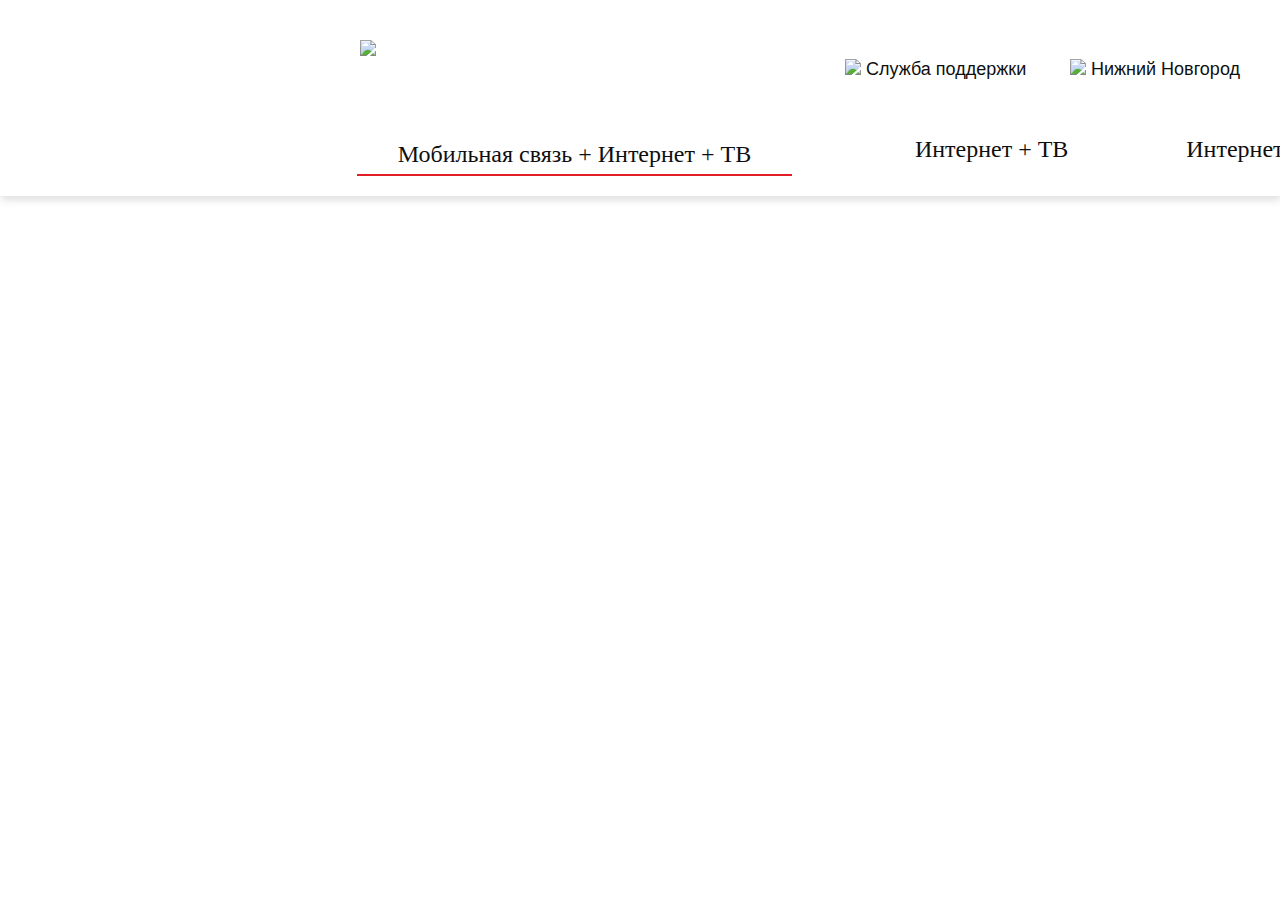
==== Test.html @ 6b2358a9 "add header" ====
<html>
  
 <head>
<meta charset='utf-8'>
<title>Testove zavdannya</title>
<link rel='stylesheet' href='TestStyle.css'>
</head>

<body>
<header>

<div class='logo'><img src='img/logo.png'> </div>

<div class='layer0'>
<a href='#section-1'><img src='img/Vector.png' hspace='5'>Служба поддержки</a>
<a href='#section-2'><img src='img/Group 5.png' hspace='5'>Нижний Новгород</a></div>

<div class='layer1'>
<a class='button' href='#button'><p>Подключение</p></a></div>


<div class='layer2'>

<a href='#section-3'><p class='line'>Мобильная связь + Интернет + ТВ</p></a>
<a href='#section-4'>Интернет + ТВ</a>
<a href='#section-5'>Интернет</a>
<a href='#section-6'>Цифровое ТВ</a>

</div>
  </header>
 
 <main>
---- TestStyle.css ----
body{
	margin:0;
	padding:0;
	box-sizing:border-box;
	font-family:arial;
	font-weight:normal;
	}
	
@font-face{
		font-family: arial;
	src: url(fonts/arial.ttf);
	font-weight:normal;
	font-style:normal;
	}
@font-face{
		font-family: arial;
	src: url(fonts/arialbd.ttf);
	font-weight:bold;
	font-style:normal;
	}
@font-face{
		font-family: arial;
	src: url(fonts/ariblk.ttf);
	font-weight:bold;
	font-style:bold;
	}
@font-face{
		font-family: verdana;
	src: url(fonts/verdana.ttf);
	font-weight:normal;
	font-style:normal;
	}
@font-face{
		font-family: verdana;
	src: url(fonts/verdanab.ttf);
	font-weight:bold;
	font-style:normal;
	}
	
header{
	position: absolute;
	width: 100%;
	height: 196px;
	left: 0px;
	top: 0px;
	background: #FFFFFF;
	box-shadow: 1px 4px 8px rgba(0, 0, 0, 0.13);
	font-family:verdana;
	font-weight:normal;
	}
	
header .logo{ 
	position: absolute;
	width: 178px;
	height: 53px;
	left: 360px;
	top: 40px;
	}
	
header .layer0{
	display: flex;
	flex-direction: row;
	justify-content: space-between;
position: absolute;
width: 400px;
height: 28px;
left: 840px;
top: 59px;
font-family: 'Arial';
font-style: normal;
font-weight: 400;
font-size: 18px;
line-height: 21px;
	}

header .layer1{
	display: flex;
	flex-direction: row;
	justify-content: space-between;
position: absolute;
width: 268px;
height: 63px;
left: 1292px;
top: 42px;
	
}
header .layer2{
	display: flex;
	flex-direction: row;
	justify-content: space-between;
position: absolute;
width: 1185px;
height: 31px;
left: 357px;
top: 135px;
	font-family:Verdana;
font-style: normal;
font-weight: 400;
font-size: 24px;
line-height: 29px;
text-align: center;

color: #0F0F0F;
}

a:link{
	color:#0F0F0F;
	text-decoration: none;
}
a:visited{
	text-decoration: none;
	color:#0F0F0F;
}
a:hover{
	text-decoration: none;
	color:#0F0F0F;
}
a:active{
	text-decoration: none;
	color:#0F0F0F;
}

.button{
	
	width: 246px;
height: 63px;
left: 1314px;
top: 40px;
background-color: #E21E26;
border-radius: 5px;
text-decoration: none;
}

p{

	margin: 19px 39px;
width: 167px;
height: 24px;
left: 1353px;
top: 59px;
font-family: Verdana;
font-style: normal;
font-weight: 400;
font-size: 20px;
line-height: 24px;
text-align: center;
color: #FFFFFF;
}
.line{
	border-bottom:2px solid #E21E26;
	margin:5px 5px 20px 0px;
	padding-bottom:5px;
	width: 435px;
height: 29px;
color: #0F0F0F;
font-family: 'Verdana';
font-style: normal;
font-weight: 400;
font-size: 24px;
line-height: 29px;
text-align: center;
}
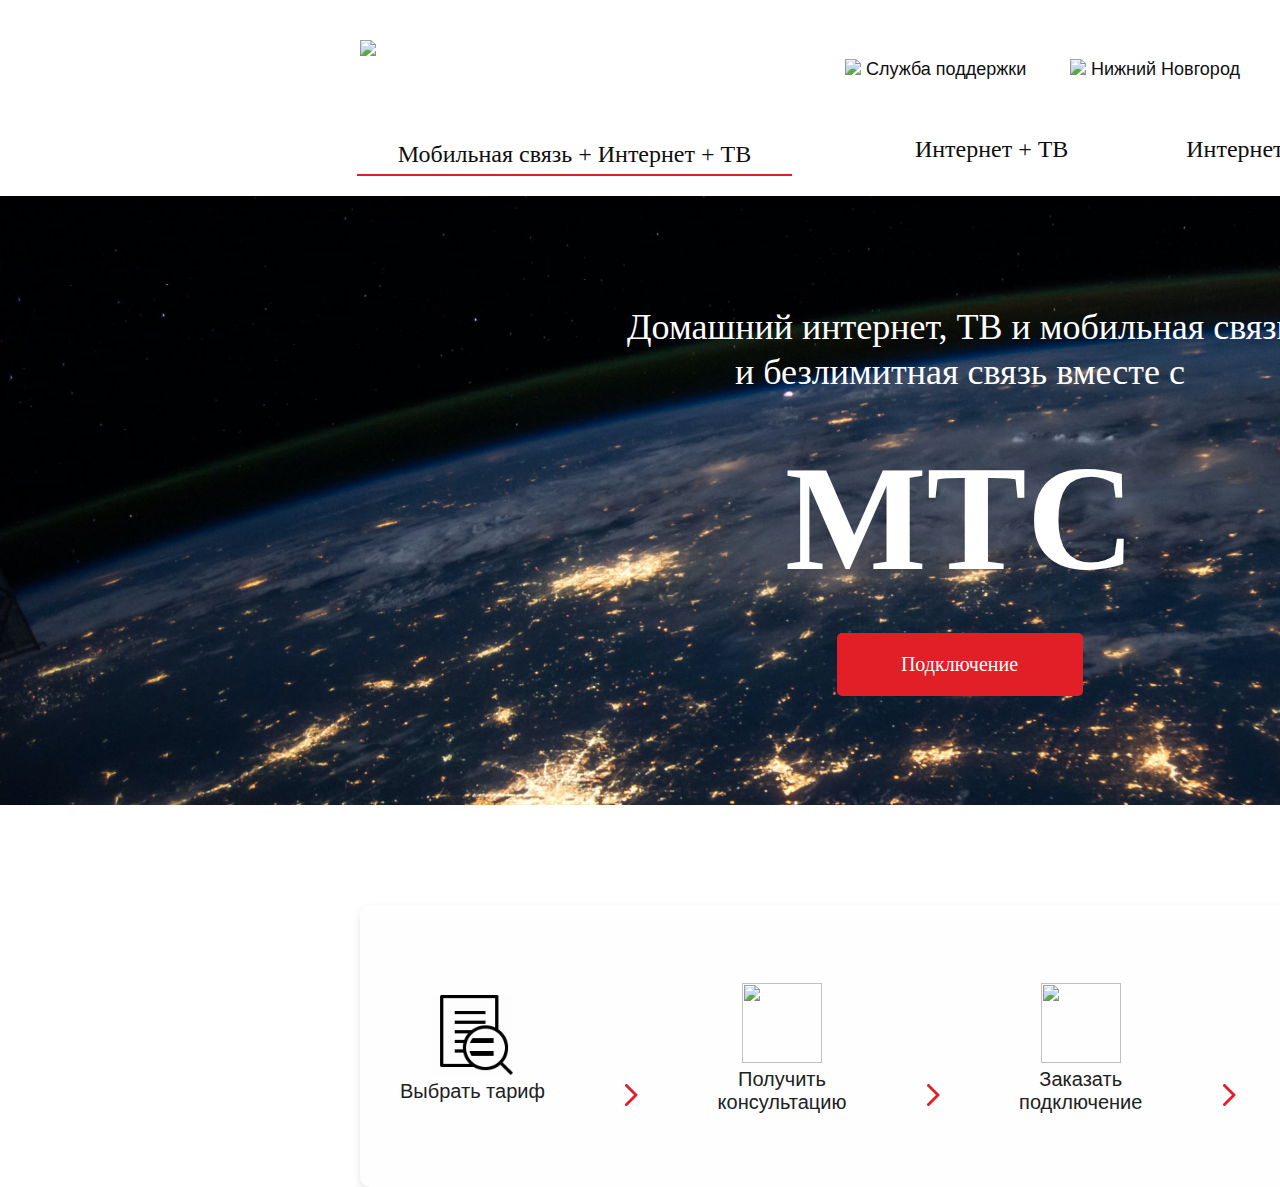
==== commit 2b501b34: "add golovna" ====
--- a/Test.html
+++ b/Test.html
@@ -13,7 +13,7 @@
 
 <div class='layer0'>
 <a href='#section-1'><img src='img/Vector.png' hspace='5'>Служба поддержки</a>
-<a href='#section-2'><img src='img/Group 5.png' hspace='5'>Нижний Новгород</a></div>
+<a href='htmlcode/Gorod.html'><img src='img/Group 5.png' hspace='5'>Нижний Новгород</a></div>
 
 <div class='layer1'>
 <a class='button' href='#button'><p>Подключение</p></a></div>
@@ -31,6 +31,36 @@
  
  <main>
  
+ <div class='golovnaimg'><img src='img/backgr.jpg'></div>
+ <div class='golovna'>
+ <div class='golovnatext'> Домашний интернет, ТВ и мобильная связь<br>и безлимитная связь вместе с<br><h1>МТС</h1></div>
+ <div class ='golovnabutton1'><a class='button' href='#button'><p>Подключение</p></a></div></div>
+ 
+ <div class='golovnamenu'>
+ 
+ <div class='contg1'><img src='img/list.gif' hspace='5' vspace='5' width='81' height='80'><span class='menuway'>Выбрать тариф</span></div>
+ 
+ <div class='arrowgolovna'><img src='img/Arrow.png'></div>
+ 
+  <div class='contg2'><img src='img/chat-message_200 1.gif' hspace='5' vspace='5'width='80' height='80'><span class='menuway'>Получить<br>консультацию</span></div>
+  
+   <div class='arrowgolovna'><img src='img/Arrow.png'></div>
+   
+   <div class='contg3'><img src='img/globe_200 1.gif' hspace='5' vspace='5' width='80' height='80'><span class='menuway'>Заказать<br>подключение</span></div>
+   
+    <div class='arrowgolovna'><img src='img/Arrow.png'></div>
+	
+	<div class ='golovnabutton2'><a class='button' href='#button'><p class='golovnap'>Подключиться</p></a></div>
+	
+	</div>
+ 
+ 
+ 
+ 
+ 
+ 
+ 
+ 
  
  
  
--- a/TestStyle.css
+++ b/TestStyle.css
@@ -99,7 +99,6 @@
 font-size: 24px;
 line-height: 29px;
 text-align: center;
-
 color: #0F0F0F;
 }
 
@@ -121,7 +120,6 @@
 }
 
 .button{
-	
 	width: 246px;
 height: 63px;
 left: 1314px;
@@ -132,7 +130,6 @@
 }
 
 p{
-
 	margin: 19px 39px;
 width: 167px;
 height: 24px;
@@ -161,20 +158,168 @@
 text-align: center;
 }
 
-
-
-
-
-
-
-
-
-
-
-
-
-
-
-
-
-
+.backgorod{
+	width: 100%;
+height: 906px;
+background: #FFFFFF;
+display: flex;
+flex-direction: column;
+}
+.g1{
+	padding:10px 15px ;
+	position: absolute;
+width: 387px;
+height: 52px;
+left: 360px;
+top: 42px;
+background: url(img/search.png) no-repeat center right;
+background-color: #F1F1F1;
+border-radius: 5px;
+
+font-family: Verdana;
+font-style: normal;
+font-weight: 400;
+font-size: 16px;
+line-height: 19px;
+text-align: left;
+color: #979797;
+}
+.gornaz{
+	left: 1530px;
+	position: absolute;
+}
+.spisokg{
+	display:flex;
+	flex-direction:row;
+	justify-content:space-between;
+	left: 360px;
+	top: 120px;
+	width:1196px;
+	position: absolute;
+}
+.gp1, .gp2, .gp3, .gp4{
+	font-family: Verdana;
+font-style: normal;
+font-weight: 400;
+font-size: 18px;
+line-height: 22px;
+color: #0F0F0F;
+}
+ul{
+	list-style-type: none;
+	padding: 5px;
+}
+li{
+		margin-top:7px;
+	margin-bottom:7px;
+	}
+	
+.golovnaimg{
+padding-top: 196px;
+width: 1324px;
+	}
+	.golovna{
+		display: flex;
+flex-direction: column;
+	}
+	.golovnatext{
+		position: absolute;
+width: 1200px;
+height: 112px;
+left: 360px;
+top: 305px;
+
+font-family: Verdana;
+font-style: normal;
+font-weight: 400;
+font-size: 36px;
+line-height: 125%;
+text-align: center;
+color: #FFFFFF;
+	}
+	h1{
+left: 783px;
+top: 390px;
+font-family: 'Verdana';
+font-style: normal;
+font-weight: 700;
+font-size: 150px;
+text-align: center;
+color: #FFFFFF;
+	}
+.golovnabutton1{
+	position: absolute;
+width: 246px;
+height: 63px;
+left: 837px;
+top: 633px;
+
+background: #E21E26;
+border-radius: 5px;
+}
+.golovnamenu{
+	
+	padding-left:40px;
+	padding-right:40px;
+	position: absolute;
+width: 1200px;
+height: 282px;
+left: 360px;
+top: 905px;
+
+background: #FEFEFE;
+box-shadow: 1px 4px 8px rgba(0, 0, 0, 0.13);
+border-radius: 10px;
+display:flex;
+flex-direction:row;
+justify-content:space-between;
+align-items:center;
+}
+.contg1, .contg2, .contg3{
+	display: flex;
+flex-direction: column;
+align-items:center;
+text-align:center;
+}
+.arrowgolovna{
+	display: flex;
+	flex-direction:row;
+	align-self:flex-end;
+	padding-bottom: 80px;
+}
+.golovnabutton2{
+width: 285px;
+height: 77px;
+left: 1235px;
+top: 1042px;
+background: #E21E26;
+border-radius: 5px;
+}
+
+.golovnap{
+	padding-top:5px;
+	padding-left:10px;
+	font-family:Verdana;
+font-style: normal;
+font-weight: 400;
+font-size: 24px;
+line-height: 29px;
+text-align: center;
+color: #FFFFFF;
+}
+.menuway{
+	font-family: 'Arial';
+font-style: normal;
+font-weight: 400;
+font-size: 20px;
+line-height: 23px;
+color: #212121;
+}
+
+
+
+
+
+
+
+
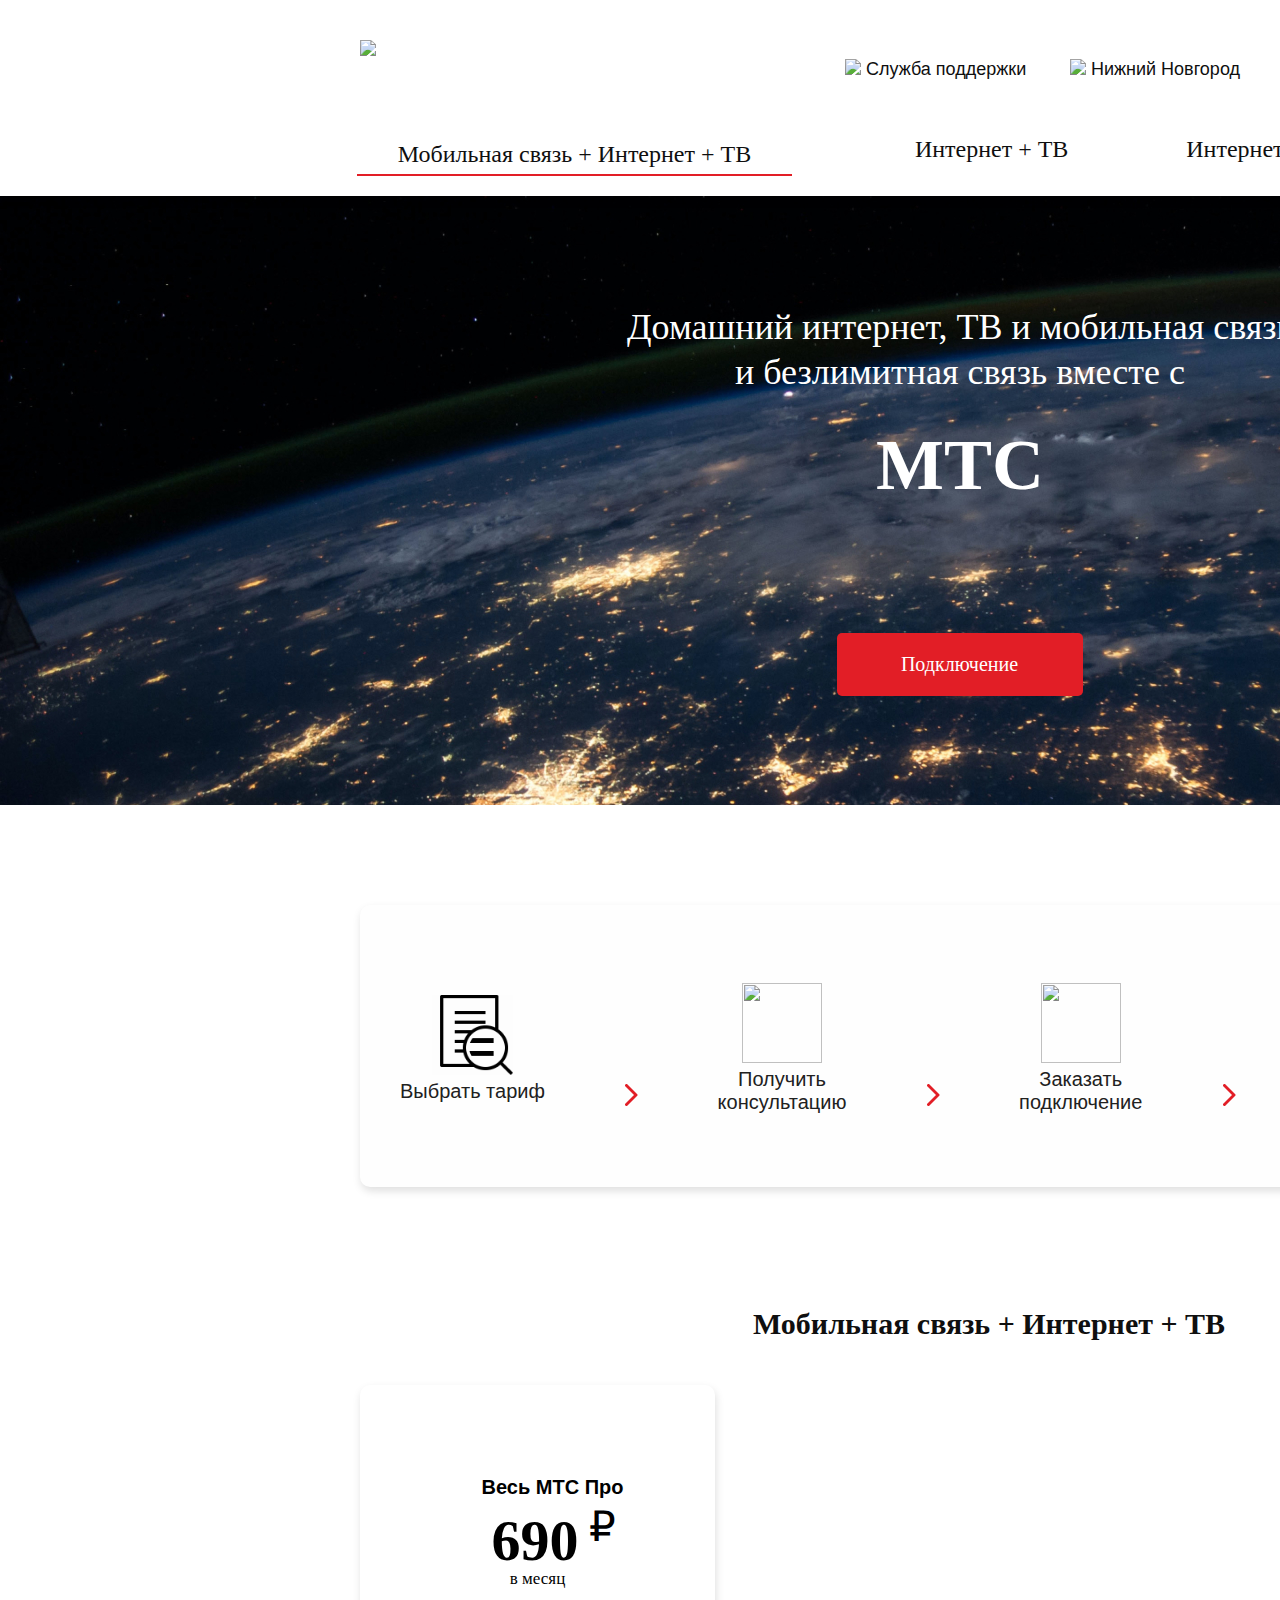
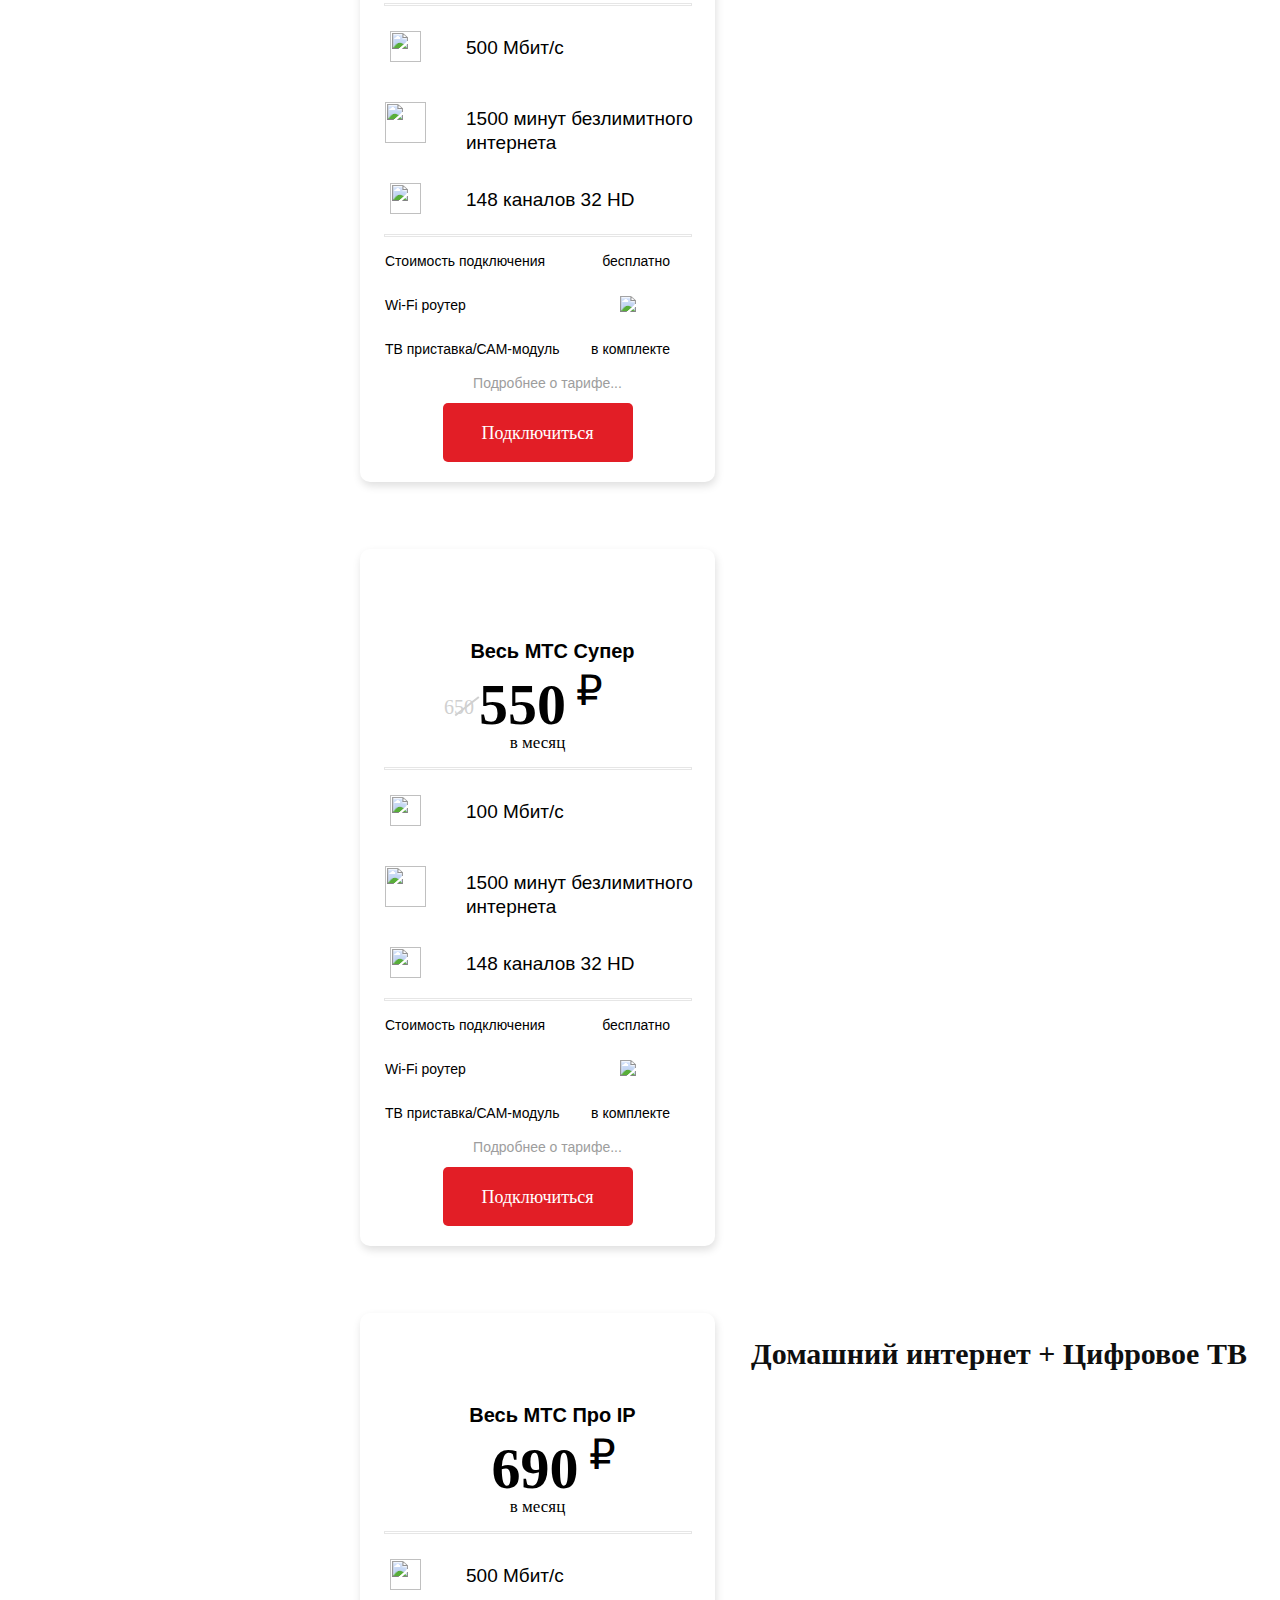
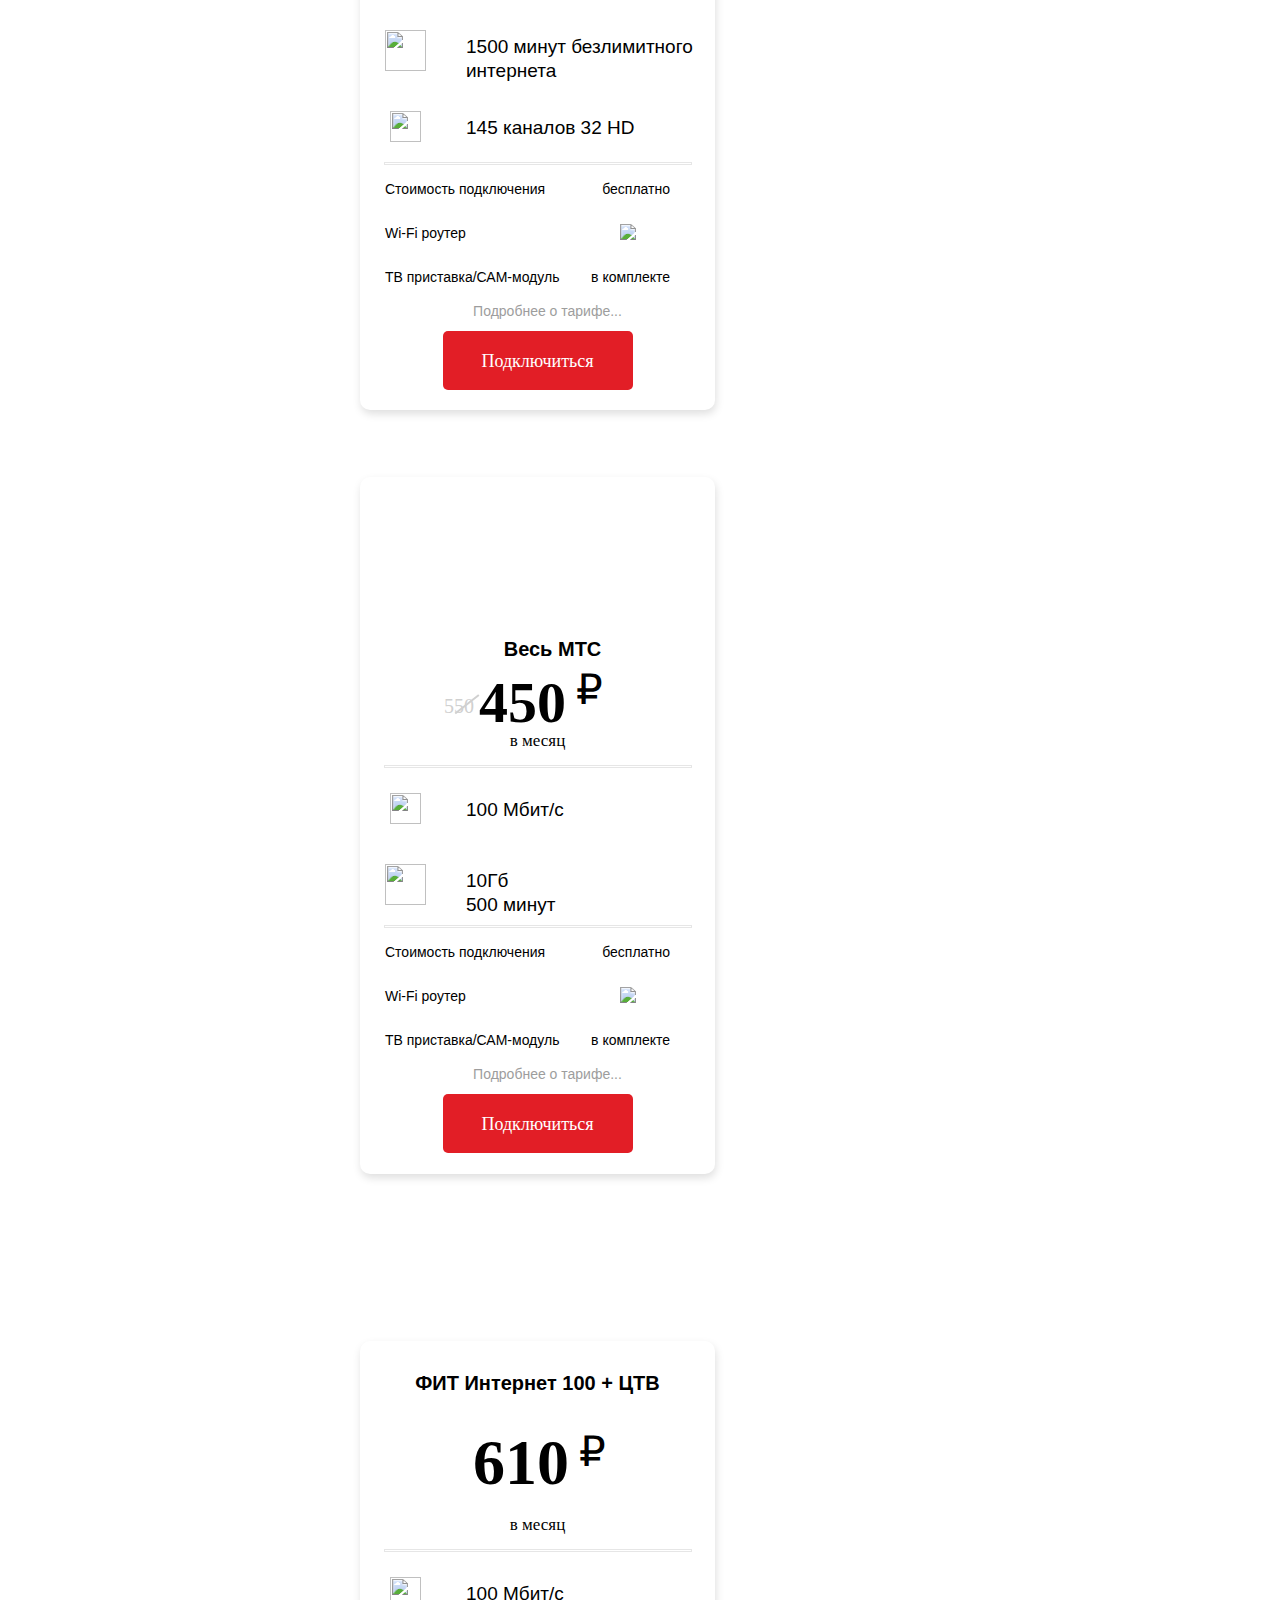
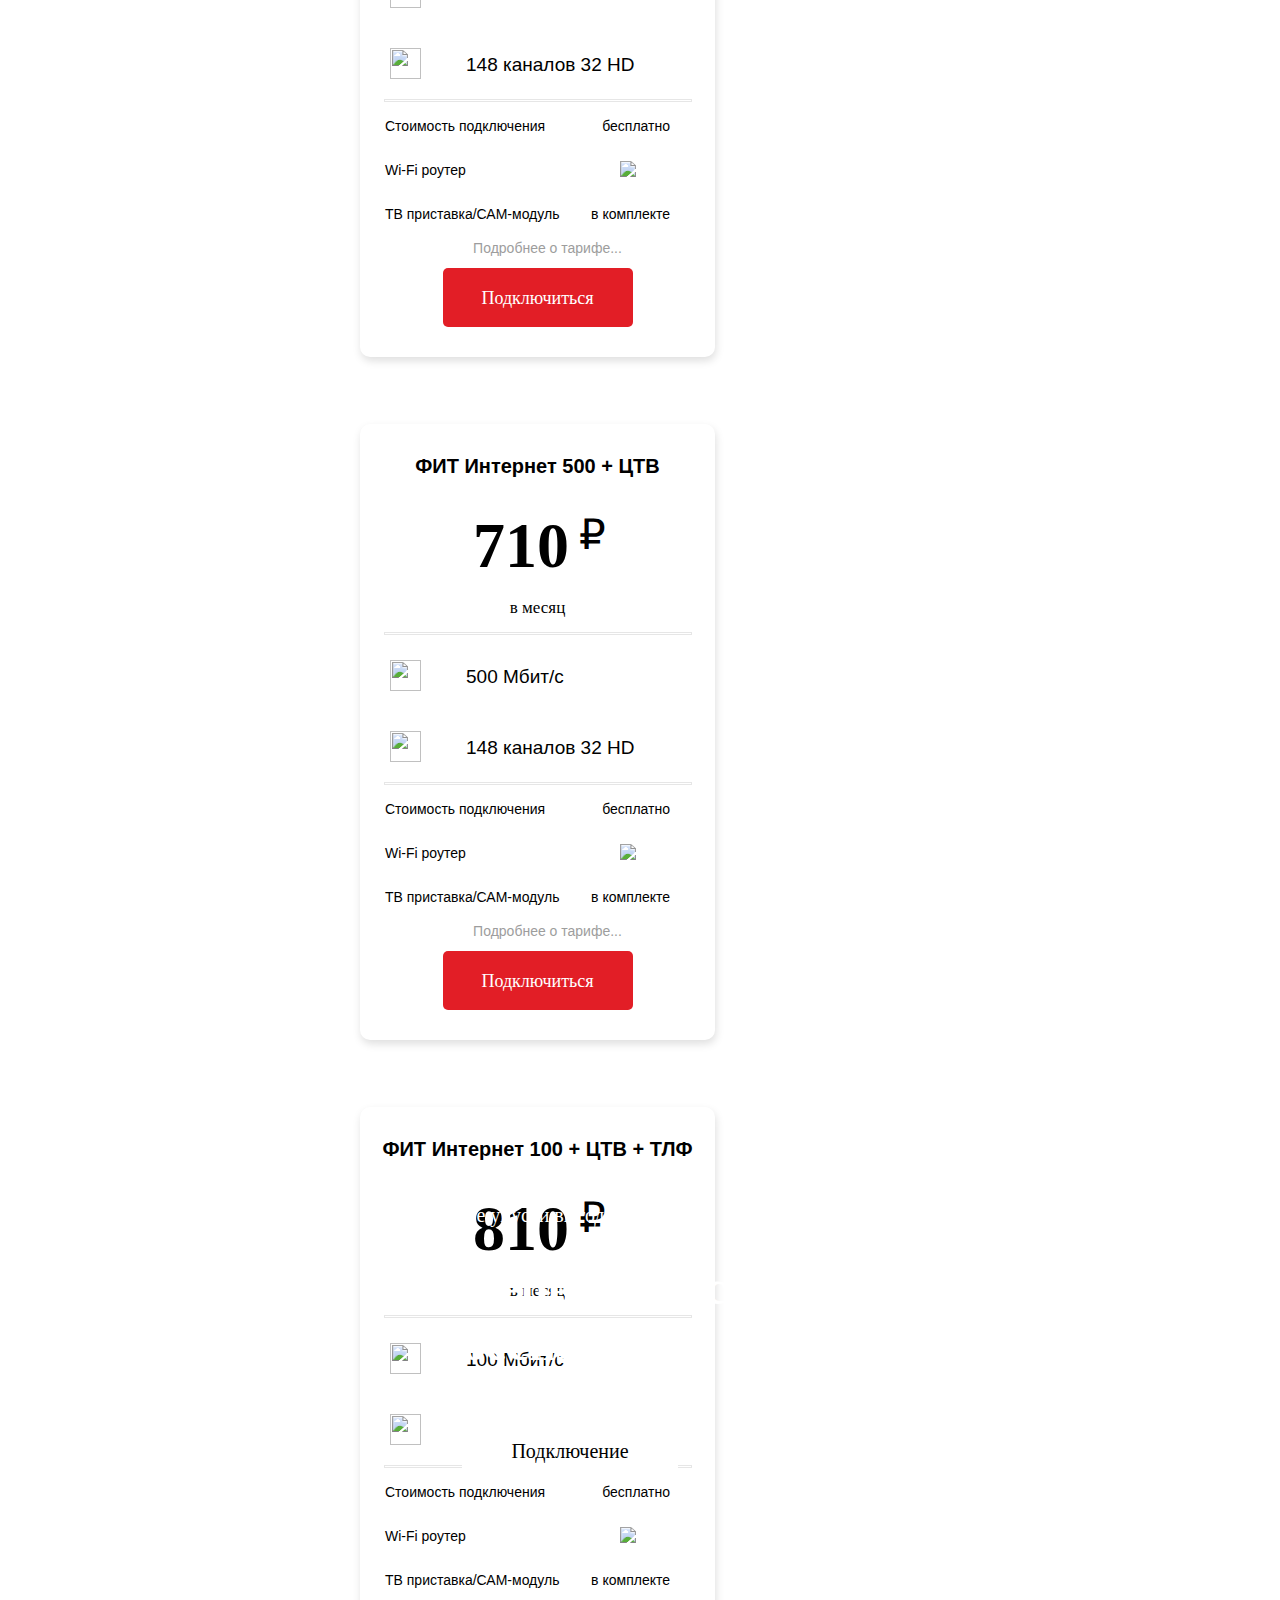
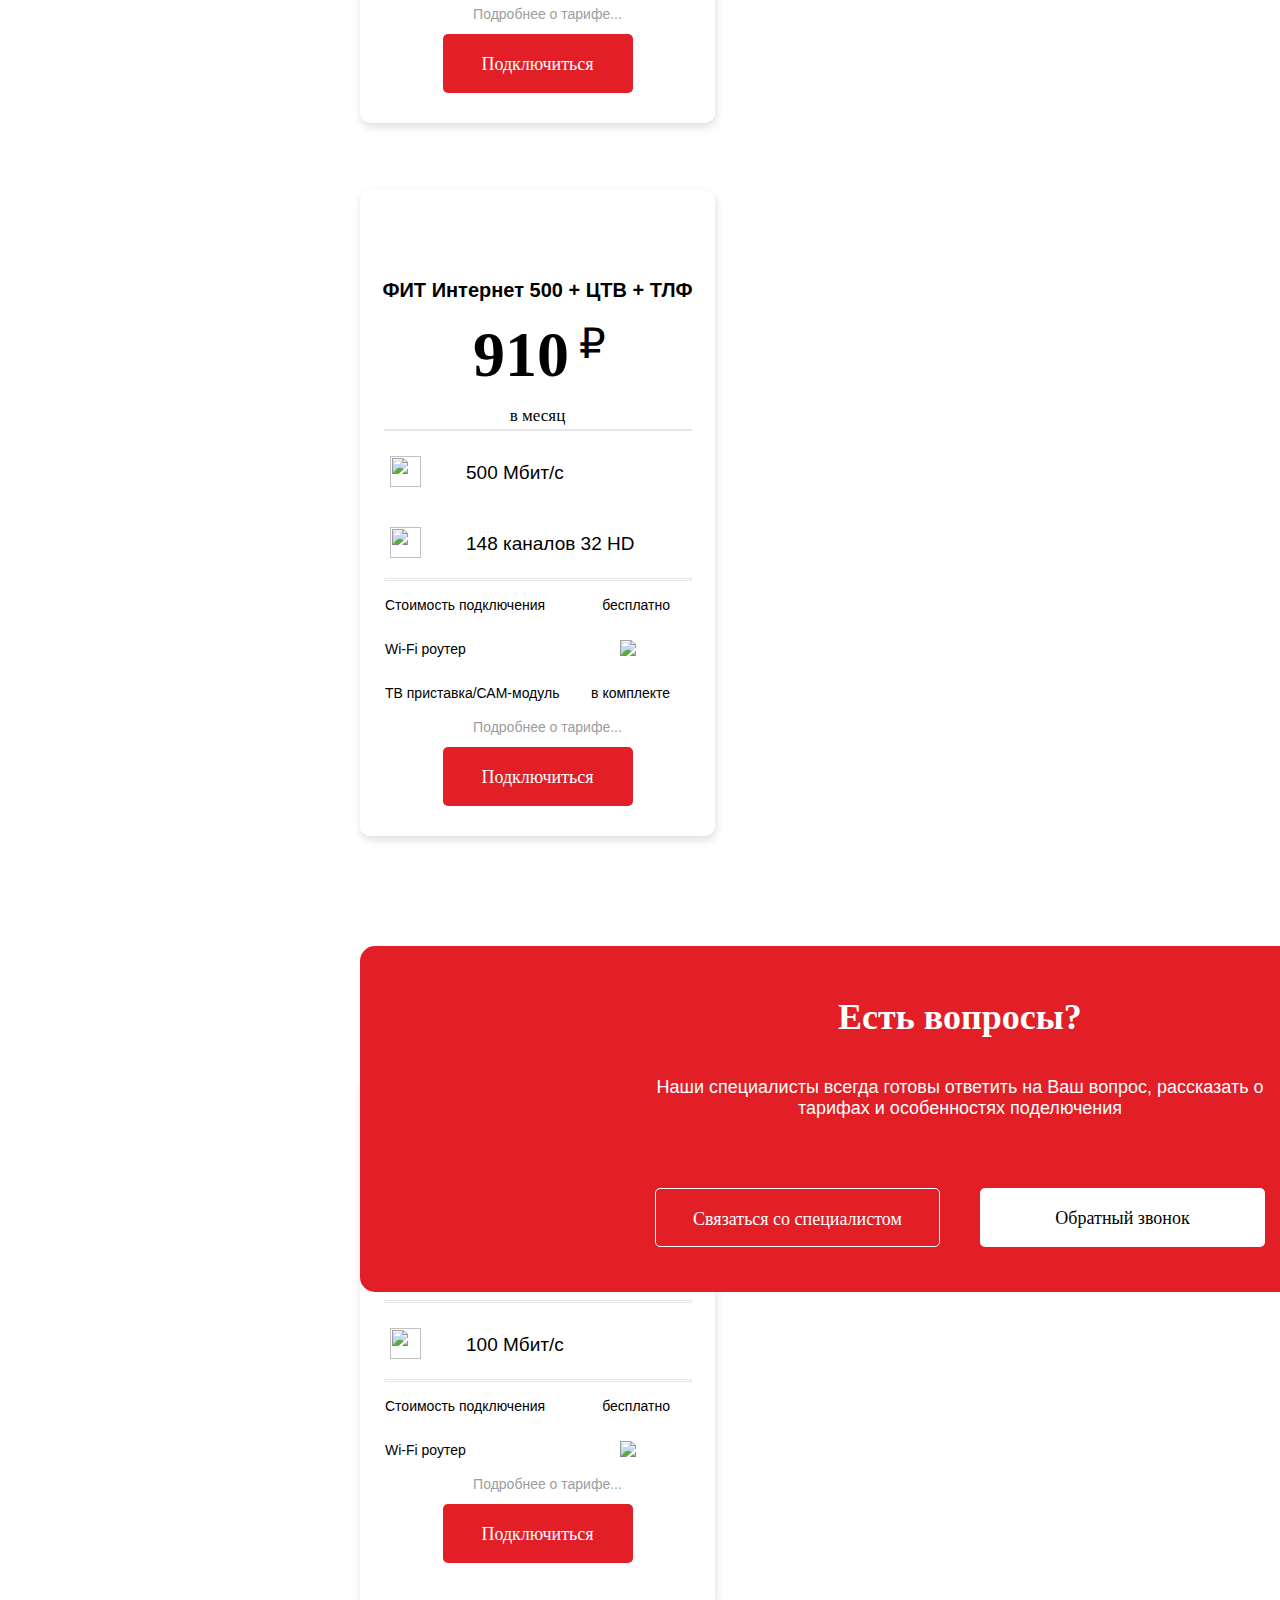
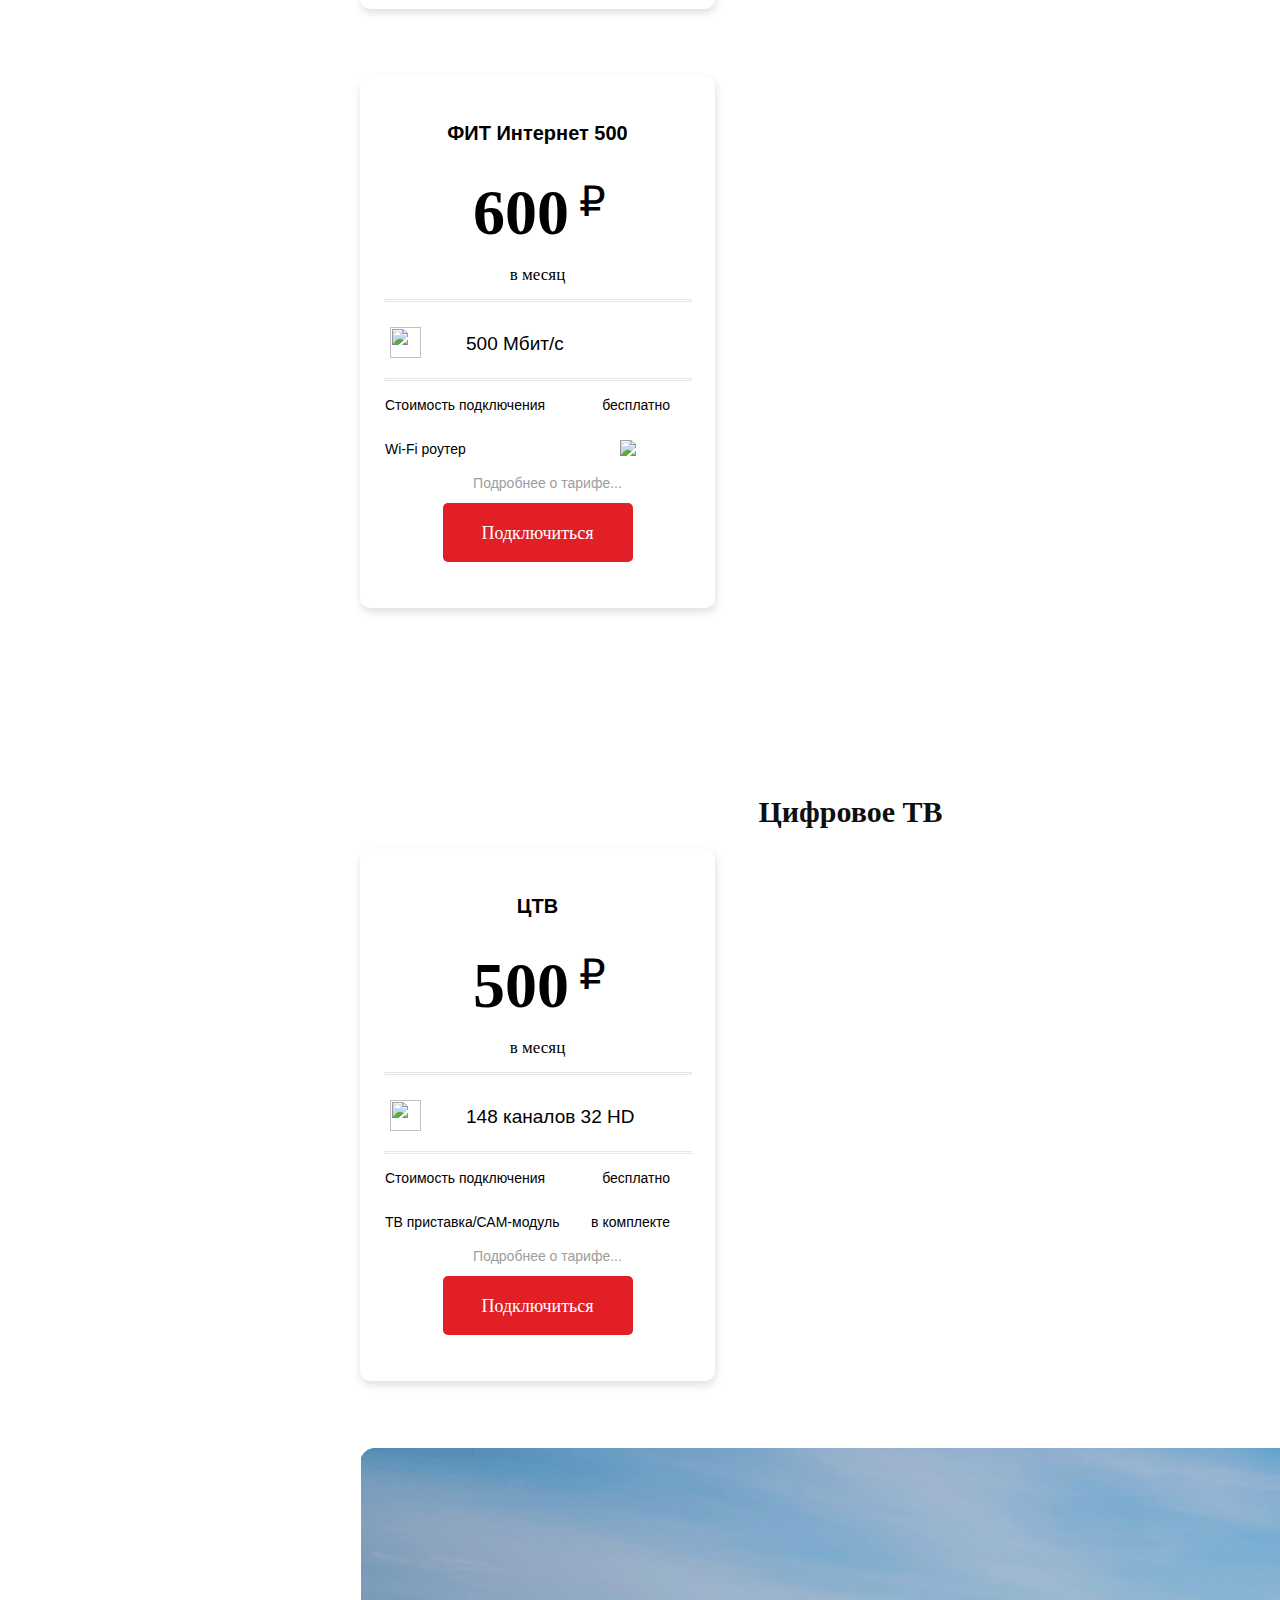
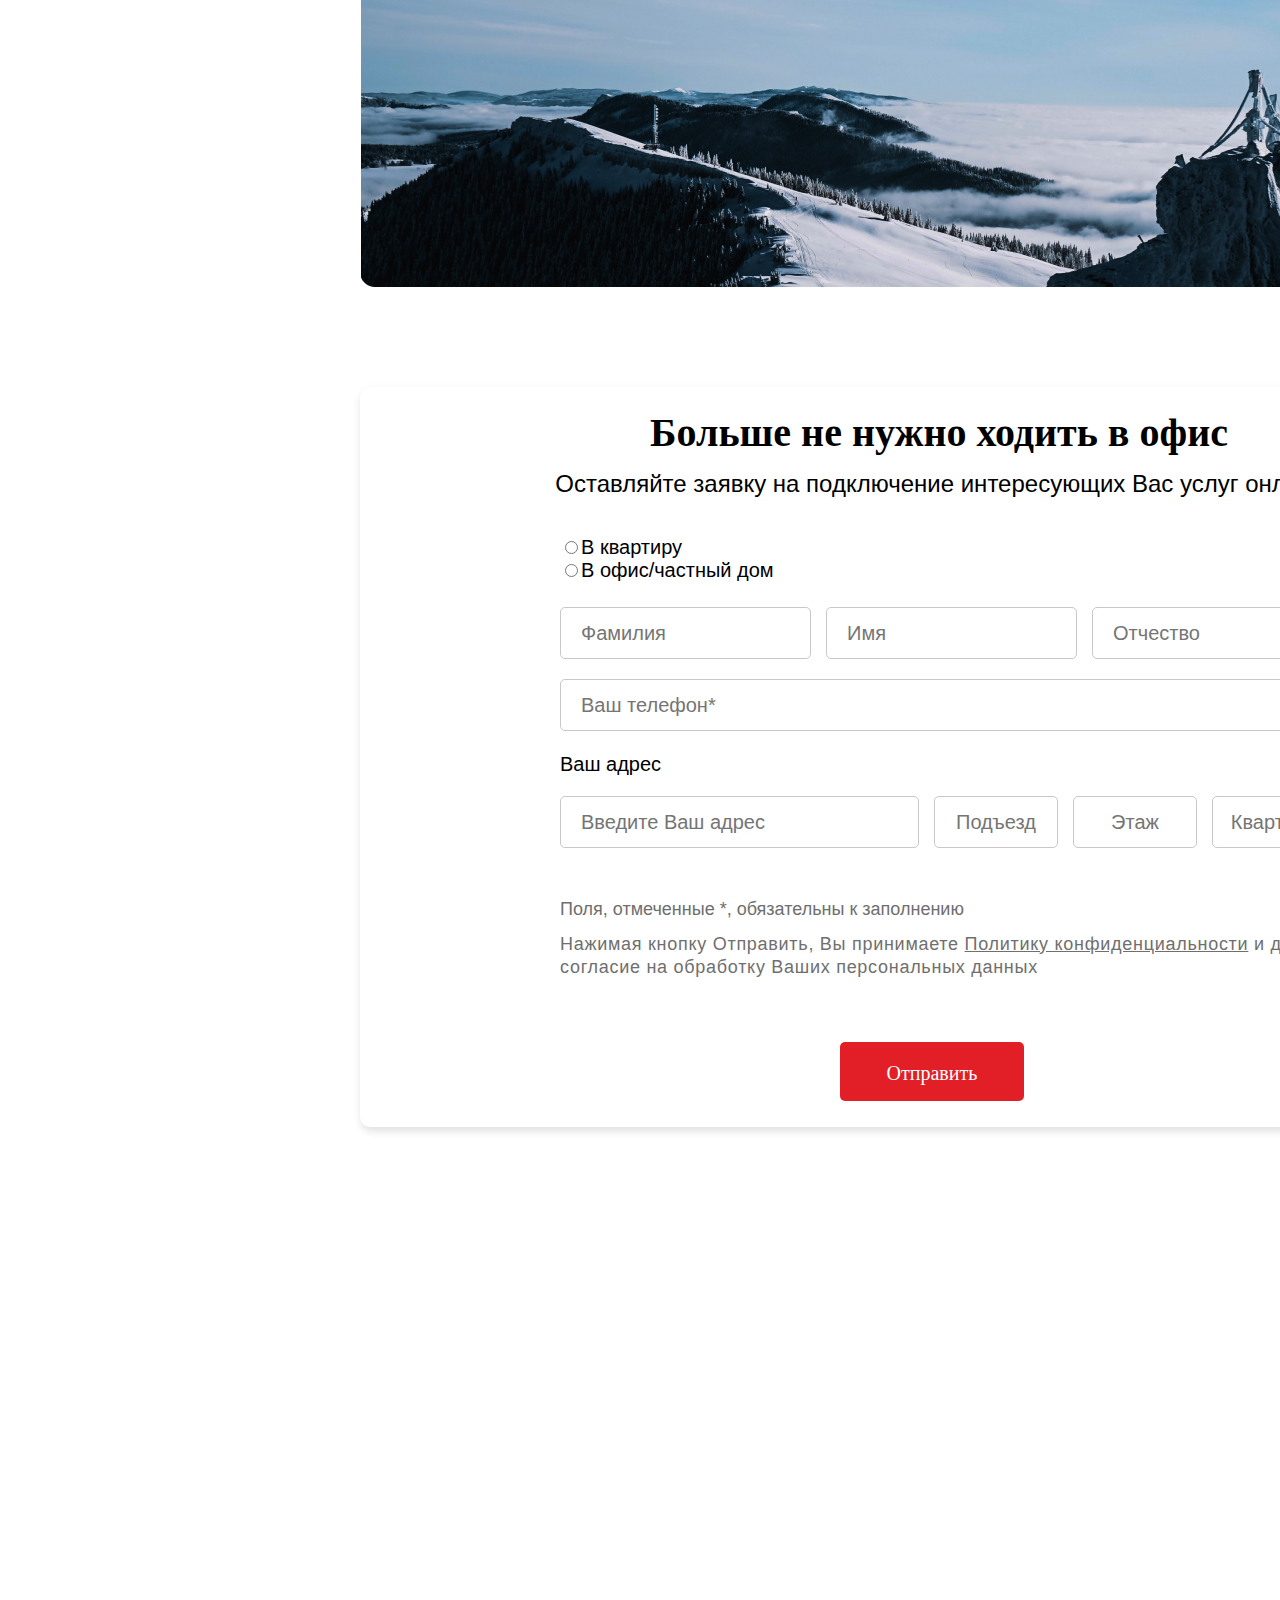
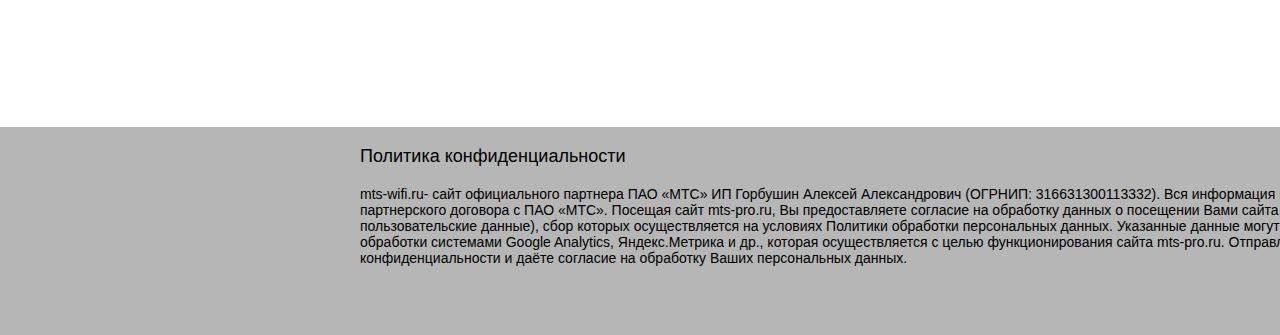
==== commit eeaca896: "add footer and 1 modal" ====
--- a/Test.html
+++ b/Test.html
@@ -12,11 +12,11 @@
 <div class='logo'><img src='img/logo.png'> </div>
 
 <div class='layer0'>
-<a href='#section-1'><img src='img/Vector.png' hspace='5'>Служба поддержки</a>
+<a href='#interes1'><img src='img/Vector.png' hspace='5'>Служба поддержки</a>
 <a href='htmlcode/Gorod.html'><img src='img/Group 5.png' hspace='5'>Нижний Новгород</a></div>
 
 <div class='layer1'>
-<a class='button' href='#button'><p>Подключение</p></a></div>
+<a class='button' href='#zvonok1'><p>Подключение</p></a></div>
 
 
 <div class='layer2'>
@@ -34,10 +34,9 @@
  <div class='golovnaimg'><img src='img/backgr.jpg'></div>
  <div class='golovna'>
  <div class='golovnatext'> Домашний интернет, ТВ и мобильная связь<br>и безлимитная связь вместе с<br><h1>МТС</h1></div>
- <div class ='golovnabutton1'><a class='button' href='#button'><p>Подключение</p></a></div></div>
+ <div class ='golovnabutton1'><a class='button' href='#zvonok1'><p>Подключение</p></a></div></div>
  
  <div class='golovnamenu'>
- 
  <div class='contg1'><img src='img/list.gif' hspace='5' vspace='5' width='81' height='80'><span class='menuway'>Выбрать тариф</span></div>
  
  <div class='arrowgolovna'><img src='img/Arrow.png'></div>
@@ -50,10 +49,532 @@
    
     <div class='arrowgolovna'><img src='img/Arrow.png'></div>
 	
-	<div class ='golovnabutton2'><a class='button' href='#button'><p class='golovnap'>Подключиться</p></a></div>
-	
+	<div class ='golovnabutton2'><a class='button' href='#zvonok1'><p class='golovnap'>Подключиться</p></a></div>
 	</div>
  
+ <section id='section-3' class='section-3'>
+ 
+ <p class='sect3'>Мобильная связь + Интернет + ТВ</p>
+ 
+ <div class='card-1'>
+ 
+ <p class='axia'>АКЦИЯ</p>
+ <p class='cardstyle-1'>Весь МТС Про<br></p>
+ <p class='cardstyle-2'>690<span class='rub'><sup>₽</sup></span></p><br>
+ <p class='cardstyle-3'>в месяц</p>
+ <hr>
+
+ <div class='cardrazm1'>
+ <div class='cardline-1'>
+ <img src='img/Union.png' hspace='20' vspace='10' width='31' height='31'>
+ <p class='cardstyle-4'>500 Мбит/с</p></div>
+ 
+ <div class='cardline-1'>
+ <img src='img/mobile.png' hspace='15' vspace='10' width='41' height='41'>
+  <p class='cardstyle-4'>1500 минут безлимитного<br>интернета</p></div>
+  
+   <div class='cardline-1'>
+<img src='img/displ.png' hspace='20' vspace='10' width='31' height='31'><p class='cardstyle-4'>148 каналов 32 HD</p></div></div>
+
+
+ 
+ <hr>
+ 
+ <div class='cardrazm2'>
+ <div class='cardline-2'> <p class='cardstyle-5left'>Стоимость подключения</p>
+ <p class='cardstyle-5right'>бесплатно</p></div>
+ 
+ <div class='cardline-2'><p class='cardstyle-5left'>Wi-Fi роутер</p><div class='cardimg-1'><img src='img/Group 68.png'></div></div>
+ 
+ <div class='cardline-2'><p class='cardstyle-5left'>ТВ приставка/САМ-модуль</p>
+ <p class='cardstyle-5right'>в комплекте</p></div></div>
+ 
+ <p class='cardstyle-6'>Подробнее о тарифе...</p>
+ 
+ <div class='cardbutton'>
+<a class='buttonc' href='#zayavka1'><p class='buttoncard'>Подключиться</p></a></div>
+
+ </div>
+ 
+ <div class='card-2'>
+ 
+<div class='axia1'><p class='axia'>АКЦИЯ</p></div>
+ <p class='cardstyle-7'>Весь МТС Супер<br></p>
+ <p class='cardstyle-8'><span class='zacherk'><del><sup>650</sup></del></span>550<span class='rub'><sup>₽</sup></span></p><br>
+ <p class='cardstyle-3'>в месяц</p>
+ <hr>
+
+ <div class='cardrazm1'>
+ <div class='cardline-1'>
+ <img src='img/Union.png' hspace='20' vspace='10' width='31' height='31'>
+ <p class='cardstyle-4'>100 Мбит/с</p></div>
+ 
+ <div class='cardline-1'>
+ <img src='img/mobile.png' hspace='15' vspace='10' width='41' height='41'>
+  <p class='cardstyle-4'>1500 минут безлимитного<br>интернета</p></div>
+  
+   <div class='cardline-1'>
+<img src='img/displ.png' hspace='20' vspace='10' width='31' height='31'><p class='cardstyle-4'>148 каналов 32 HD</p></div></div>
+
+
+ 
+ <hr>
+ 
+ <div class='cardrazm2'>
+ <div class='cardline-2'> <p class='cardstyle-5left'>Стоимость подключения</p>
+ <p class='cardstyle-5right'>бесплатно</p></div>
+ 
+ <div class='cardline-2'><p class='cardstyle-5left'>Wi-Fi роутер</p><div class='cardimg-1'><img src='img/Group 68.png'></div></div>
+ 
+ <div class='cardline-2'><p class='cardstyle-5left'>ТВ приставка/САМ-модуль</p>
+ <p class='cardstyle-5right'>в комплекте</p></div></div>
+ 
+ <p class='cardstyle-6'>Подробнее о тарифе...</p>
+ 
+ <div class='cardbutton'>
+<a class='buttonc' href='#zayavka1'><p class='buttoncard'>Подключиться</p></a></div>
+
+ </div>
+ 
+ 
+ <div class='card-1'>
+ 
+ <p class='axia'>АКЦИЯ</p>
+ <p class='cardstyle-1'>Весь МТС Про IP<br></p>
+ <p class='cardstyle-2'>690<span class='rub'><sup>₽</sup></span></p><br>
+ <p class='cardstyle-3'>в месяц</p>
+ <hr>
+
+ <div class='cardrazm1'>
+ <div class='cardline-1'>
+ <img src='img/Union.png' hspace='20' vspace='10' width='31' height='31'>
+ <p class='cardstyle-4'>500 Мбит/с</p></div>
+ 
+ <div class='cardline-1'>
+ <img src='img/mobile.png' hspace='15' vspace='10' width='41' height='41'>
+  <p class='cardstyle-4'>1500 минут безлимитного<br>интернета</p></div>
+  
+   <div class='cardline-1'>
+<img src='img/displ.png' hspace='20' vspace='10' width='31' height='31'><p class='cardstyle-4'>145 каналов 32 HD</p></div></div>
+
+
+ 
+ <hr>
+ 
+ <div class='cardrazm2'>
+ <div class='cardline-2'> <p class='cardstyle-5left'>Стоимость подключения</p>
+ <p class='cardstyle-5right'>бесплатно</p></div>
+ 
+ <div class='cardline-2'><p class='cardstyle-5left'>Wi-Fi роутер</p><div class='cardimg-1'><img src='img/Group 68.png'></div></div>
+ 
+ <div class='cardline-2'><p class='cardstyle-5left'>ТВ приставка/САМ-модуль</p>
+ <p class='cardstyle-5right'>в комплекте</p></div></div>
+ 
+ <p class='cardstyle-6'>Подробнее о тарифе...</p>
+ 
+ <div class='cardbutton'>
+<a class='buttonc' href='#zayavka1'><p class='buttoncard'>Подключиться</p></a></div>
+
+ </div>
+ 
+ 
+ <div class='card-2'>
+ <div class='axia2'><p class='axia'>АКЦИЯ</p></div>
+ <p class='cardstyle-7'>Весь МТС<br></p>
+ <p class='cardstyle-8'><span class='zacherk'><del><sup>550</sup></del></span>450<span class='rub'><sup>₽</sup></span></p><br>
+ <p class='cardstyle-3'>в месяц</p>
+ <hr>
+
+ <div class='cardrazm1'>
+ <div class='cardline-1'>
+ <img src='img/Union.png' hspace='20' vspace='10' width='31' height='31'>
+ <p class='cardstyle-4'>100 Мбит/с</p></div>
+ 
+ <div class='cardline-1'>
+ <img src='img/mobile.png' hspace='15' vspace='10' width='41' height='41'>
+  <p class='cardstyle-4'>10Гб<br>500 минут</p></div>
+  
+ <hr>
+ 
+ <div class='cardrazm2'>
+ <div class='cardline-2'> <p class='cardstyle-5left'>Стоимость подключения</p>
+ <p class='cardstyle-5right'>бесплатно</p></div>
+ 
+ <div class='cardline-2'><p class='cardstyle-5left'>Wi-Fi роутер</p><div class='cardimg-1'><img src='img/Group 68.png'></div></div>
+ 
+ <div class='cardline-2'><p class='cardstyle-5left'>ТВ приставка/САМ-модуль</p>
+ <p class='cardstyle-5right'>в комплекте</p></div></div>
+ 
+ <p class='cardstyle-6'>Подробнее о тарифе...</p>
+ 
+ <div class='cardbutton'>
+<a class='buttonc' href='#zayavka1'><p class='buttoncard'>Подключиться</p></a></div>
+
+ </div>
+ </section>
+ 
+ 
+ 
+ <section id='section-4' class='section-4'>
+ 
+ <p class='sect4'>Домашний интернет + Цифровое ТВ</p>
+ 
+  <div class='card-3'>
+ 
+
+ <p class='cardstyle-9'>ФИТ Интернет 100 + ЦТВ</p>
+ <p class='cardstyle-10'>610<span class='rub'><sup>₽</sup></span></p>
+ <p class='cardstyle-3'>в месяц</p>
+ 
+ <hr>
+
+ <div class='cardrazm1'>
+ 
+ <div class='cardline-1'>
+ <img src='img/Union.png' hspace='20' vspace='10' width='31' height='31'>
+ <p class='cardstyle-4'>100 Мбит/с</p></div>
+ 
+ <div class='cardline-1'>
+<img src='img/displ.png' hspace='20' vspace='10' width='31' height='31'><p class='cardstyle-4'>148 каналов 32 HD</p></div></div>
+  
+ <hr>
+ 
+ <div class='cardrazm2'>
+ 
+ <div class='cardline-2'> <p class='cardstyle-5left'>Стоимость подключения</p>
+ <p class='cardstyle-5right'>бесплатно</p></div>
+ 
+ <div class='cardline-2'><p class='cardstyle-5left'>Wi-Fi роутер</p><div class='cardimg-1'><img src='img/Group 68.png'></div></div>
+ 
+ <div class='cardline-2'><p class='cardstyle-5left'>ТВ приставка/САМ-модуль</p>
+ <p class='cardstyle-5right'>в комплекте</p></div></div>
+ 
+ <p class='cardstyle-6'>Подробнее о тарифе...</p>
+ 
+ <div class='cardbutton'>
+<a class='buttonc' href='#zayavka-1'><p class='buttoncard'>Подключиться</p></a></div>
+
+ </div>
+ 
+ <div class='card-3'>
+ 
+
+ <p class='cardstyle-9'>ФИТ Интернет 500 + ЦТВ</p>
+ <p class='cardstyle-10'>710<span class='rub'><sup>₽</sup></span></p>
+ <p class='cardstyle-3'>в месяц</p>
+ 
+ <hr>
+
+ <div class='cardrazm1'>
+ 
+ <div class='cardline-1'>
+ <img src='img/Union.png' hspace='20' vspace='10' width='31' height='31'>
+ <p class='cardstyle-4'>500 Мбит/с</p></div>
+ 
+ <div class='cardline-1'>
+<img src='img/displ.png' hspace='20' vspace='10' width='31' height='31'><p class='cardstyle-4'>148 каналов 32 HD</p></div></div>
+  
+ <hr>
+ 
+ <div class='cardrazm2'>
+ 
+ <div class='cardline-2'> <p class='cardstyle-5left'>Стоимость подключения</p>
+ <p class='cardstyle-5right'>бесплатно</p></div>
+ 
+ <div class='cardline-2'><p class='cardstyle-5left'>Wi-Fi роутер</p><div class='cardimg-1'><img src='img/Group 68.png'></div></div>
+ 
+ <div class='cardline-2'><p class='cardstyle-5left'>ТВ приставка/САМ-модуль</p>
+ <p class='cardstyle-5right'>в комплекте</p></div></div>
+ 
+ <p class='cardstyle-6'>Подробнее о тарифе...</p>
+ 
+ <div class='cardbutton'>
+<a class='buttonc' href='#zayavka-1'><p class='buttoncard'>Подключиться</p></a></div>
+
+ </div>
+ 
+ <div class='card-3'>
+ 
+
+ <p class='cardstyle-9'>ФИТ Интернет 100 + ЦТВ + ТЛФ</p>
+ <p class='cardstyle-10'>810<span class='rub'><sup>₽</sup></span></p>
+ <p class='cardstyle-3'>в месяц</p>
+ 
+ <hr>
+
+ <div class='cardrazm1'>
+ 
+ <div class='cardline-1'>
+ <img src='img/Union.png' hspace='20' vspace='10' width='31' height='31'>
+ <p class='cardstyle-4'>100 Мбит/с</p></div>
+ 
+ <div class='cardline-1'>
+<img src='img/displ.png' hspace='20' vspace='10' width='31' height='31'><p class='cardstyle-4'>148 каналов 32 HD</p></div></div>
+  
+ <hr>
+ 
+ <div class='cardrazm2'>
+ 
+ <div class='cardline-2'> <p class='cardstyle-5left'>Стоимость подключения</p>
+ <p class='cardstyle-5right'>бесплатно</p></div>
+ 
+ <div class='cardline-2'><p class='cardstyle-5left'>Wi-Fi роутер</p><div class='cardimg-1'><img src='img/Group 68.png'></div></div>
+ 
+ <div class='cardline-2'><p class='cardstyle-5left'>ТВ приставка/САМ-модуль</p>
+ <p class='cardstyle-5right'>в комплекте</p></div></div>
+ 
+ <p class='cardstyle-6'>Подробнее о тарифе...</p>
+ 
+ <div class='cardbutton'>
+<a class='buttonc' href='#zayavka-1'><p class='buttoncard'>Подключиться</p></a></div>
+
+ </div>
+ 
+ 
+ <div class='card-4'>
+ <div class='axia3'><p class='axia'>АКЦИЯ</p></div>
+ <p class='cardstyle-9'>ФИТ Интернет 500 + ЦТВ + ТЛФ<br></p>
+ <p class='cardstyle-12'>910<span class='rub'><sup>₽</sup></span></p><br>
+ <p class='cardstyle-11'>в месяц</p>
+ <hr>
+
+ <div class='cardrazm1'>
+ <div class='cardline-1'>
+ <img src='img/Union.png' hspace='20' vspace='10' width='31' height='31'>
+ <p class='cardstyle-4'>500 Мбит/с</p></div>
+ 
+ <div class='cardline-1'>
+<img src='img/displ.png' hspace='20' vspace='10' width='31' height='31'><p class='cardstyle-4'>148 каналов 32 HD</p></div></div>
+  
+ <hr>
+ 
+ <div class='cardrazm2'>
+ <div class='cardline-2'> <p class='cardstyle-5left'>Стоимость подключения</p>
+ <p class='cardstyle-5right'>бесплатно</p></div>
+ 
+ <div class='cardline-2'><p class='cardstyle-5left'>Wi-Fi роутер</p><div class='cardimg-1'><img src='img/Group 68.png'></div></div>
+ 
+ <div class='cardline-2'><p class='cardstyle-5left'>ТВ приставка/САМ-модуль</p>
+ <p class='cardstyle-5right'>в комплекте</p></div></div>
+ 
+ <p class='cardstyle-6'>Подробнее о тарифе...</p>
+ 
+ <div class='cardbutton'>
+<a class='buttonc' href='#zayavka-1'><p class='buttoncard'>Подключиться</p></a></div>
+
+ </div>
+  
+ </section>
+ 
+ <section id='section-5' class='section-5'>
+ 
+ <p class='sect5'>Домашний интернет</p>
+ 
+ <div class='card-5'>
+ 
+
+ <p class='cardstyle-9'>ФИТ Интернет 100</p>
+ <p class='cardstyle-10'>500<span class='rub'><sup>₽</sup></span></p>
+ <p class='cardstyle-3'>в месяц</p>
+ 
+ <hr>
+
+ <div class='cardrazm1'>
+ 
+ <div class='cardline-1'>
+ <img src='img/Union.png' hspace='20' vspace='10' width='31' height='31'>
+ <p class='cardstyle-4'>100 Мбит/с</p></div></div>
+ 
+  
+ <hr>
+ 
+ <div class='cardrazm2'>
+ 
+ <div class='cardline-2'> <p class='cardstyle-5left'>Стоимость подключения</p>
+ <p class='cardstyle-5right'>бесплатно</p></div>
+ 
+ <div class='cardline-2'><p class='cardstyle-5left'>Wi-Fi роутер</p><div class='cardimg-1'><img src='img/Group 68.png'></div></div>
+ 
+ 
+ <p class='cardstyle-6'>Подробнее о тарифе...</p>
+ 
+ <div class='cardbutton'>
+<a class='buttonc' href='#zayavka-1'><p class='buttoncard'>Подключиться</p></a></div>
+
+ </div></div>
+ 
+ <div class='card-5'>
+ 
+
+ <p class='cardstyle-9'>ФИТ Интернет 500</p>
+ <p class='cardstyle-10'>600<span class='rub'><sup>₽</sup></span></p>
+ <p class='cardstyle-3'>в месяц</p>
+ 
+ <hr>
+
+ <div class='cardrazm1'>
+ 
+ <div class='cardline-1'>
+ <img src='img/Union.png' hspace='20' vspace='10' width='31' height='31'>
+ <p class='cardstyle-4'>500 Мбит/с</p></div></div>
+ 
+  
+ <hr>
+ 
+ <div class='cardrazm2'>
+ 
+ <div class='cardline-2'> <p class='cardstyle-5left'>Стоимость подключения</p>
+ <p class='cardstyle-5right'>бесплатно</p></div>
+ 
+ <div class='cardline-2'><p class='cardstyle-5left'>Wi-Fi роутер</p><div class='cardimg-1'><img src='img/Group 68.png'></div></div>
+ 
+ 
+ <p class='cardstyle-6'>Подробнее о тарифе...</p>
+ 
+ <div class='cardbutton'>
+<a class='buttonc' href='#zayavka-1'><p class='buttoncard'>Подключиться</p></a></div>
+
+ </div></div>
+ 
+ </section>
+ 
+ 
+ <section id='section-6' class='section-6'>
+ 
+ <p class='sect6'>Цифровое ТВ</p>
+ 
+ <div class='card-5'>
+ 
+
+ <p class='cardstyle-9'>ЦТВ</p>
+ <p class='cardstyle-10'>500<span class='rub'><sup>₽</sup></span></p>
+ <p class='cardstyle-3'>в месяц</p>
+ 
+ <hr>
+
+ <div class='cardrazm1'>
+ 
+ <div class='cardline-1'>
+ <img src='img/displ.png' hspace='20' vspace='10' width='31' height='31'>
+ <p class='cardstyle-4'>148 каналов 32 HD</p></div></div>
+ 
+  
+ <hr>
+ 
+ <div class='cardrazm2'>
+ 
+ <div class='cardline-2'> <p class='cardstyle-5left'>Стоимость подключения</p>
+ <p class='cardstyle-5right'>бесплатно</p></div>
+ 
+ <div class='cardline-2'><p class='cardstyle-5left'>ТВ приставка/САМ-модуль</p>
+ <p class='cardstyle-5right'>в комплекте</p></div></div>
+ 
+ 
+ <p class='cardstyle-6'>Подробнее о тарифе...</p>
+ 
+ <div class='cardbutton'>
+<a class='buttonc' href='#zayavka-1'><p class='buttoncard'>Подключиться</p></a></div>
+
+ </div></div>
+ 
+ </section>
+ 
+ 
+ <div class='1month-img'> <img src='img/month1.jpg' width='1200' height='439' hspace='360'></div>
+ 
+ <div class='1month'>
+ 
+ <div class='1month-text'> <span class='mt-1'>Не упусти выгоду</span>
+ <span class='mt-2'>Первый месяц<br>бесплатно</span></div>
+ <div class='mt-button'><a class='button-month' href='#zvonok1'><p class='mt-but-text'>Подключение</p></a></div>
+ 
+ </div>
+ 
+ 
+ 
+ <div class='forma-1'>
+
+ <p class='form1-tl'>Больше не нужно ходить в офис</p>
+ <p class='form1-t2'>Оставляйте заявку на подключение интересующих Вас услуг онлайн</p>
+ 
+ <form>
+ 
+ <div class='form-radio'>
+  <input type='radio' name='where' value='flat'>В квартиру<br>
+  <input type='radio' name='where' value='office-house'>В офис/частный дом<br>
+  </div>
+  
+  <div class='form-holder'>
+  <div class='inp1'><input class='fh-1' type='text' name='surname' placeholder='Фамилия'></div>
+  <div class='inp1'><input class='fh-1' type='text' name='name' placeholder='Имя'></div>
+ <div class='inp1'><input class='fh-1' type='text' name='middlename' placeholder='Отчество'></div>
+ <div class='inp1'><input class='fh-2' type='text' name='phone' placeholder='Ваш телефон*'></div>
+ </div>
+ 
+ <p class='form1-tt2'>Ваш адрес</p>
+ <div class='form-holder'>
+ <div class='inp1'><input class='fh-3' type='text' name='address' placeholder='Введите Ваш адрес'></div>
+ <div class='inp1'><input class='fh-4' type='text' name='entrance' placeholder='Подъезд'></div>
+ <div class='inp1'><input class='fh-4' type='text' name='floor' placeholder='Этаж'></div>
+ <div class='inp1'><input class='fh-4' type='text' name='aprtnumber' placeholder='Квартира'></div>
+ </div>
+ </form>
+ 
+ <p class='form1-t3'>Поля, отмеченные *, обязательны к заполнению</p>
+ <p class='form1-t4'>Нажимая кнопку Отправить, Вы принимаете <u>Политику конфиденциальности</u> и даёте<br>согласие на обработку Ваших персональных данных</p>
+ 
+ <div class ='form1-butn'><a href='#button'><p class='form1-btn1'>Отправить</p></a></div>
+ 
+ </div>
+ 
+ 
+ <div class='voprosy'>
+ 
+ <p class='text-vopr1'>Есть вопросы?</p>
+ <p class='text-vopr2'>Наши специалисты всегда готовы ответить на Ваш вопрос, рассказать о<br>тарифах и особенностях поделючения</p>
+ 
+ <div class='btnvopr'>
+  <div class ='butn-voprosy1'><a href='#button'><p class='butn-voprosy11'>Связаться со специалистом</p></a></div>
+   <div class ='butn-voprosy2'><a href='#button'><p class='butn-voprosy22'>Обратный звонок</p></a></div>
+ </div> </div>
+ 
+ 
+ <footer>
+ 
+ <p class='footext1'>Политика конфиденциальности</p>
+ <p class='footext2'>mts-wifi.ru- сайт официального партнера ПАО «МТС» ИП Горбушин Алексей Александрович (ОГРНИП: 316631300113332). Вся информация на сайте размещена на основании партнерского договора с ПАО «МТС». Посещая сайт mts-pro.ru, Вы предоставляете согласие на обработку данных о посещении Вами сайта mts-pro.ru (данные cookies и иные пользовательские данные), сбор которых осуществляется на условиях Политики обработки персональных данных. Указанные данные могут быть использованы для их последующей обработки системами Google Analytics, Яндекс.Метрика и др., которая осуществляется с целью функционирования сайта mts-pro.ru. Отправляя заявку, Вы принимаете Политику конфиденциальности и даёте согласие на обработку Ваших персональных данных.</p>
+ 
+ </footer>
+ 
+ 
+ <div id='zvonok1' class='modal'>
+ <div class='modal-dialog'>
+  <div class='modal-content'>
+  
+   <div class='modal-header'>
+   <a href='Test.html'><img src='img/krest.png' height='25' width='25'
+   class='closemodal'></a>
+   </div>
+   <div class='modal-body'>
+   <p class='modal-text1'>Для подключения, пожалуйста,<br>позвоните по бесплатному номеру</p>
+   <p class='modal-text2'>8 (800) 250-08-90</p>
+   <p class='modal-text3'>Для подключения, пожалуйста,<br>позвоните по бесплатному номеру</p>
+   </div>
+   
+   <div class ='zvonokb'><a href='#section-3'><p class='zvonokk-btn'>Заказать обратный звонок</p></a></div>
+   
+   </div> </div> </div>
+   
+ 
+ 
+ 
+ 
+ 
+ 
+ 
+ 
+ 
+ 
  
  
  
--- a/TestStyle.css
+++ b/TestStyle.css
@@ -4,6 +4,7 @@
 	box-sizing:border-box;
 	font-family:arial;
 	font-weight:normal;
+	overflow-x:hidden;
 	}
 	
 @font-face{
@@ -175,7 +176,6 @@
 background: url(img/search.png) no-repeat center right;
 background-color: #F1F1F1;
 border-radius: 5px;
-
 font-family: Verdana;
 font-style: normal;
 font-weight: 400;
@@ -228,7 +228,6 @@
 height: 112px;
 left: 360px;
 top: 305px;
-
 font-family: Verdana;
 font-style: normal;
 font-weight: 400;
@@ -237,10 +236,10 @@
 text-align: center;
 color: #FFFFFF;
 	}
-	h1{
+	h1 .golovnatext{
 left: 783px;
 top: 390px;
-font-family: 'Verdana';
+font-family: Verdana;
 font-style: normal;
 font-weight: 700;
 font-size: 150px;
@@ -253,12 +252,10 @@
 height: 63px;
 left: 837px;
 top: 633px;
-
 background: #E21E26;
 border-radius: 5px;
 }
 .golovnamenu{
-	
 	padding-left:40px;
 	padding-right:40px;
 	position: absolute;
@@ -294,6 +291,7 @@
 top: 1042px;
 background: #E21E26;
 border-radius: 5px;
+margin-top:50px;
 }
 
 .golovnap{
@@ -315,11 +313,942 @@
 line-height: 23px;
 color: #212121;
 }
-
-
-
-
-
-
-
-
+.sect3{
+	position: absolute;
+width: 1200px;
+height: 36px;
+left: 350px;
+top: 1287px;
+
+font-family: 'Verdana';
+font-style: normal;
+font-weight: 700;
+font-size: 30px;
+line-height: 36px;
+text-align: center;
+
+color: #0F0F0F;
+}
+.section-3{
+	
+padding-top:580px;
+	display:flex;
+flex-direction:row;
+justify-content:space-between;
+flex-wrap:wrap;
+margin-left:360px;
+margin-right:220px;
+}
+.card-1, .card-2{
+	background-color: #FFFFFF;
+	background:url(img/Rectakcia.png) no-repeat;
+box-shadow: 1px 4px 8px rgba(0, 0, 0, 0.13);
+border-radius: 10px;
+position:relative;
+width: 355px;
+height: 697px;
+display:flex;
+flex-direction:column;
+justify-content:center;
+margin-bottom: 67px;
+}
+	
+.axia{
+font-family: Arial;
+font-style: normal;
+font-weight: 500;
+font-size: 16px;
+line-height: 2px;
+letter-spacing: 0.1em;
+text-transform: uppercase;
+text-align:left;
+color: #FFFFFF;
+margin:0px 0px 45px 30px;
+}
+.axia1{
+	display:flex;
+	align-self:flex-start;
+	padding:0px;
+	margin:0px 0px 0px 0px;
+}
+.axia2{
+	display:flex;
+	align-self:flex-start;
+	padding:0px;
+	margin:0px 0px 70px 0px;
+}
+.axia3{
+	display:flex;
+	align-self:flex-start;
+	padding:0px;
+	margin:20px 0px 0px 0px;
+}
+	
+.cardstyle-1{
+font-family: 'Arial';
+font-style: normal;
+font-weight: 700;
+font-size: 20px;
+width: 355px;
+text-align: center;
+color: #000000;
+margin-left:15px;
+margin-top:0px;
+padding-top:0px;
+}
+.cardstyle-2{
+	font-family: 'Verdana';
+font-style: normal;
+font-weight: 700;
+font-size: 58px;
+text-align: center;
+color: #000000;
+margin-left:110px;
+margin-bottom:0px;
+margin-top:0px;
+}
+.rub{
+	font-family: 'Verdana';
+font-style: normal;
+font-weight: 200;
+font-size: 50px;
+line-height: 20px;
+text-align: center;
+color: #000000;
+margin-left:10px;
+
+}
+.cardstyle-3{
+	font-family: 'Verdana';
+font-style: normal;
+font-weight: 400;
+font-size: 17px;
+line-height: 0px;
+text-align: center;
+text-transform: lowercase;
+color: #000000;
+margin-left:94px;
+margin-bottom:0px;
+}
+	hr{
+width: 306px;
+height: 1px;
+border: 1px solid #E6E6E6;
+margin-bottom:5px;
+margin-top:0px;
+	}
+	
+	.cardline-1, .cardline-2{
+		display:flex;
+		flex-direction:row;
+		padding:10px;
+	}
+
+	.cardstyle-4{
+font-family: 'Arial';
+font-style: normal;
+font-weight: 400;
+font-size: 19px;
+line-height: 24px;
+color: #000000;
+text-align:left;
+width: 236px;
+margin: 15px 0px 0px 25px;
+	}
+		
+	.cardstyle-5left{
+		width: 220px;
+font-family: 'Arial';
+font-style: normal;
+font-weight: 400;
+font-size: 14px;
+line-height: 19px;
+color: #000000;
+text-align:left;
+margin-bottom:0px;
+margin-top:0px;
+	}
+	.cardstyle-5right{
+		width: 100px;
+font-family: 'Arial';
+font-style: normal;
+font-weight: 400;
+font-size: 14px;
+line-height: 19px;
+text-align: right;
+color: #000000;
+padding-right:35px;
+margin-bottom:0px;
+margin-top:0px;
+	}
+	.cardimg-1{
+	width: 35.78px;
+height: 18px;
+margin-right:35px;
+	}
+	.cardstyle-5left, .cardstyle-5right, .cardimg-1{
+	margin: 0px 0px 0px 15px;
+	}
+	.cardstyle-6{
+	width: 355px;
+height: 19px;
+font-family: 'Arial';
+font-style: normal;
+font-weight: 400;
+font-size: 14px;
+line-height: 19px;
+text-align: center;
+color: #9D9D9D;
+margin: 0px 0px 10px 10px;
+	}
+	.cardbutton{
+		display:flex;
+justify-content:center;
+	}
+	.buttonc{
+width: 190px;
+height: 59px;
+background: #E21E26;
+border-radius: 5px;
+display:flex;
+justify-content:center;
+	}
+	.buttoncard{
+width: 137px;
+height: 22px;
+font-family: 'Verdana';
+font-style: normal;
+font-weight: 400;
+font-size: 18px;
+line-height: 22px;
+text-align: center;
+color: #FFFFFF;
+	}
+	.cardstyle-7{
+		width: 355px;
+		font-family: 'Arial';
+font-style: normal;
+font-weight: 700;
+font-size: 20px;
+
+text-align: center;
+color: #000000;
+margin-left:15px;
+margin-top:0px;
+padding-top:0px;
+	}
+	.zacherk{
+		width: 139.02px;
+		height: 32px;
+		font-family: 'Verdana';
+font-style: normal;
+font-weight: 400;
+font-size: 24px;
+line-height: 32px;
+text-align: center;
+color: #D0D0D0;
+margin-right:5px;
+	}
+	.cardstyle-8{
+			font-family: 'Verdana';
+font-style: normal;
+font-weight: 700;
+font-size: 58px;
+text-align: center;
+color: #000000;
+margin-left:80px;
+margin-bottom:0px;
+margin-top:0px;
+	}
+	
+	del{
+		font-size: 24px;
+		position: relative;
+		color: #D0D0D0;
+		text-decoration:none;
+	}
+		
+del:before{
+	content:"";
+	transform: rotate(-38.11deg);
+	width:100%;
+	height:50%;
+	border-bottom:2px solid #D0D0D0;
+position:absolute;
+padding-top:13px;
+}
+		
+	.sect4{
+		position: absolute;
+width: 1200px;
+height: 36px;
+left: 360px;
+top: 2917px;
+
+font-family: 'Verdana';
+font-style: normal;
+font-weight: 700;
+font-size: 30px;
+line-height: 36px;
+text-align: center;
+
+color: #0F0F0F;
+	}
+	.section-4{
+padding-top:100px;
+	display:flex;
+flex-direction:row;
+justify-content:space-between;
+flex-wrap:wrap;
+margin-left:360px;
+margin-right:220px;
+	}
+	
+.card-3{
+	
+width: 355px;
+height: 616px;
+background: #FFFFFF;
+box-shadow: 1px 4px 8px rgba(0, 0, 0, 0.13);
+border-radius: 10px;
+display:flex;
+flex-direction:column;
+justify-content:center;
+margin-bottom: 67px;
+}
+.cardstyle-9{
+	font-family: 'Arial';
+font-style: normal;
+font-weight: 700;
+font-size: 20px;
+line-height: 23px;
+text-align: center;
+color: #000000;
+width: 355px;
+height: 23px;
+margin:0px 0px 10px 0px;
+}
+.cardstyle-10{
+	font-family: 'Verdana';
+font-style: normal;
+font-weight: 700;
+font-size: 64px;
+line-height: 86px;
+text-align: center;
+color: #000000;
+	width: 139.02px;
+height: 86px;
+margin: 15px 0px 0px 110px;
+}
+.card-4{
+	
+width: 355px;
+height: 616px;
+background:url(img/Rectakcia.png) no-repeat;
+background-color: #FFFFFF;
+box-shadow: 1px 4px 8px rgba(0, 0, 0, 0.13);
+border-radius: 10px;
+display:flex;
+flex-direction:column;
+justify-content:center;
+margin-bottom: 67px;
+padding-bottom:30px;
+}
+	.cardstyle-11{
+	font-family: 'Verdana';
+font-style: normal;
+font-weight: 400;
+font-size: 17px;
+line-height: 0px;
+text-align: center;
+text-transform: lowercase;
+color: #000000;
+margin:0px 0px 0px 94px;
+}
+	.cardstyle-12{
+	font-family: 'Verdana';
+font-style: normal;
+font-weight: 700;
+font-size: 64px;
+line-height: 86px;
+text-align: center;
+color: #000000;
+	width: 139.02px;
+height: 86px;
+margin: 0px 0px 0px 110px;
+	}
+	.section-5, .section-6{
+padding-top:100px;
+	display:flex;
+flex-direction:row;
+justify-content:flex-start;
+flex-wrap:wrap;
+margin-left:360px;
+margin-right:220px;
+	}
+	
+	.sect5{
+	
+width: 1200px;
+height: 36px;
+margin-left: 320px;
+top: 4437px;
+
+font-family: 'Verdana';
+font-style: normal;
+font-weight: 700;
+font-size: 30px;
+line-height: 36px;
+text-align: center;
+
+color: #0F0F0F;
+	}
+	.card-5{
+		display:flex;
+flex-direction:column;
+justify-content:center;
+margin-bottom: 67px;
+width: 355px;
+height: 532px;
+background: #FFFFFF;
+box-shadow: 1px 4px 8px rgba(0, 0, 0, 0.13);
+border-radius: 10px;
+margin-right: 115px;
+	}
+	.sect6{
+width: 1200px;
+height: 36px;
+margin-left: 320px;
+top: 5198px;
+font-family: 'Verdana';
+font-style: normal;
+font-weight: 700;
+font-size: 30px;
+line-height: 36px;
+text-align: center;
+color: #0F0F0F;
+	}
+	
+.1month{
+	display:flex;
+	flex-direction:column;
+	justify-content:flex-start;
+}
+	.1month-img{
+position: absolute;
+width: 1200px;
+height: 439px;
+	}
+	.mt-1{
+		position: absolute;
+width: 234px;
+height: 15px;
+margin-left: 462px;
+top: 6000px;
+
+font-family: 'Verdana';
+font-style: normal;
+font-weight: 400;
+font-size: 20px;
+line-height: 31px;
+color: #FFFFFF;
+	}
+	.mt-2{
+		position: absolute;
+width: 434px;
+height: 95px;
+margin-left: 462px;
+top: 6060px;
+
+font-family: 'Verdana';
+font-style: normal;
+font-weight: 700;
+font-size: 48px;
+line-height: 56px;
+color: #FFFFFF;
+	}
+	.button-month{
+		position: absolute;
+width: 216px;
+height: 63px;
+margin-left: 462px;
+top: 6220px;
+
+background: #FFFFFF;
+border-radius: 5px;
+display:flex;
+align-self: center;
+	}
+		.mt-but-text{
+width: 146.63px;
+height: 15px;
+font-family: 'Verdana';
+font-style: normal;
+font-weight: 400;
+font-size: 20px;
+line-height: 24px;
+color: #000000;
+		}
+	
+	.forma-1{
+		position: relative;
+width: 1200px;
+height: 740px;
+left: 360px;
+top: 100px;
+
+background: #FFFFFF;
+box-shadow: 1px 4px 8px rgba(0, 0, 0, 0.13);
+border-radius: 10px;
+display:flex;
+justify-content:space-around;
+flex-direction:column;
+margin:0px;
+padding:0px;
+	}
+	.form1-tl{
+		box-sizing: border-box;
+width: 758px;
+height: 49px;
+font-family: 'Verdana';
+font-style: normal;
+font-weight: 700;
+font-size: 40px;
+line-height: 49px;
+text-align: center;
+color: #000000;
+margin:15px 200px 0px 200px;
+	}
+.form1-t2{
+box-sizing: border-box;
+width: 771px;
+height: 28px;
+font-family: 'Arial';
+font-style: normal;
+font-weight: 400;
+font-size: 24px;
+line-height: 28px;
+text-align: center;
+color: #000000;
+margin:0px 195px;
+}
+.form1-tt2{
+	box-sizing: border-box;
+	width: 102px;
+height: 23px;
+	font-family: 'Arial';
+font-style: normal;
+font-weight: 400;
+font-size: 20px;
+line-height: 23px;
+text-align: left;
+color: #000000;
+margin:0px 200px;
+margin-bottom:20px;
+}
+	.form-radio{
+		font-family: 'Arial';
+font-style: normal;
+font-weight: 400;
+font-size: 20px;
+line-height: 23px;
+color: #000000;
+margin:25px 200px;
+	}
+	
+	.form-holder{
+		box-sizing: border-box;
+		display:flex;
+		flex-direction:row;
+		justify-content:flex-start;
+		flex-wrap:wrap;
+		margin:2px 200px;
+	}
+	.inp1{
+		padding-right: 15px;
+		padding-bottom:20px;
+	}
+	.fh-1{
+		box-sizing: border-box;
+		border: 1px solid #C8C8C8;
+border-radius: 5px;
+width: 251px;
+height: 52px;
+font-family: 'Arial';
+font-style: normal;
+font-weight: 400;
+font-size: 20px;
+line-height: 23px;
+text-align: left;
+color: #979797;
+padding-left:20px;
+	}
+	.fh-2{
+		box-sizing: border-box;
+		border: 1px solid #C8C8C8;
+border-radius: 5px;
+	width: 794px;
+height: 52px;
+font-family: 'Arial';
+font-style: normal;
+font-weight: 400;
+font-size: 20px;
+line-height: 23px;
+text-align: left;
+color: #979797;
+padding-left:20px;
+	}
+	.fh-3{
+		box-sizing: border-box;
+		width: 359px;
+height: 52px;
+border: 1px solid #C8C8C8;
+border-radius: 5px;
+font-family: 'Arial';
+font-style: normal;
+font-weight: 400;
+font-size: 20px;
+line-height: 23px;
+text-align: left;
+color: #979797;
+padding-left:20px;
+	}
+	.fh-4{
+		font-family: 'Arial';
+font-style: normal;
+font-weight: 400;
+font-size: 20px;
+line-height: 23px;
+text-align: center;
+color: #979797;
+	box-sizing: border-box;
+width: 124px;
+height: 52px;
+border: 1px solid #C8C8C8;
+border-radius: 5px;
+	}
+	.form1-t3{
+		
+width: 448px;
+height: 21px;
+font-family: 'Arial';
+font-style: normal;
+font-weight: 400;
+font-size: 18px;
+line-height: 21px;
+color: #6F6F6F;
+text-align:left;
+margin:0px 200px;
+padding:0px;
+
+	}
+	.form1-t4{	
+	
+width: 793px;
+height: 46px;
+font-family: 'Arial';
+font-style: normal;
+font-weight: 400;
+font-size: 18px;
+line-height: 23px;
+letter-spacing: 0.04em;
+color: #6F6F6F;
+text-align:left;
+margin:0px 200px;
+padding-bottom:50px;
+	}
+	.form1-butn{
+width: 184px;
+height: 59px;
+background: #E21E26;
+border-radius: 5px;
+display:flex;
+justify-content:center;
+margin-left:480px;
+margin-bottom:20px;
+	}
+	.form1-btn1{
+width: 137px;
+height: 24px;
+font-family: 'Verdana';
+font-style: normal;
+font-weight: 400;
+font-size: 20px;
+line-height: 24px;
+text-align: center;
+color: #FFFFFF;
+	}
+	
+	.voprosy{
+		position: absolute;
+width: 1200px;
+height: 316px;
+left: 360px;
+top: 7346px;
+background: #E21E26;
+border-radius: 15px;
+display:flex;
+align-items:center;
+flex-direction:column;
+padding-top:30px;
+	}
+	.text-vopr1{
+		font-family: 'Verdana';
+font-style: normal;
+font-weight: 700;
+font-size: 36px;
+line-height: 44px;
+text-align: center;
+color: #FFFFFF;
+width: 304px;
+height: 44px;
+	}
+	.text-vopr2{
+		font-family: 'Arial';
+font-style: normal;
+font-weight: 400;
+font-size: 18px;
+line-height: 21px;
+text-align: center;
+color: #FFFFFF;
+width: 640px;
+height: 42px;
+	}
+		
+		.btnvopr{
+			display:flex;
+			justify-content:center;
+flex-direction:row;
+margin-top:50px;
+		}
+		
+		.butn-voprosy1{
+			box-sizing: border-box;
+width: 285px;
+height: 59px;
+border: 1px solid #FFFFFF;
+border-radius: 5px;
+display:flex;
+justify-content:center;
+margin-right:40px;
+		}
+		.butn-voprosy11{
+width: 258px;
+height: 22px;
+font-family: 'Verdana';
+font-style: normal;
+font-weight: 400;
+font-size: 18px;
+line-height: 22px;
+text-align: center;
+color: #FFFFFF;
+		}
+		.butn-voprosy2{
+			display:flex;
+justify-content:center;
+width: 285px;
+height: 59px;
+background: #FFFFFF;
+border-radius: 5px;
+		}
+		.butn-voprosy22{	
+width: 164px;
+height: 22px;
+font-family: 'Verdana';
+font-style: normal;
+font-weight: 400;
+font-size: 18px;
+line-height: 22px;
+text-align: center;
+color: #000000;
+		}
+		
+		footer{
+	position:absolute;
+width: 100%;
+height: 208px;
+background: #B6B6B6;
+margin-top:700px;
+		}
+		.footext1{
+			text-align:left;
+width: 280px;
+height: 21px;
+font-family: 'Arial';
+font-style: normal;
+font-weight: 400;
+font-size: 18px;
+line-height: 21px;
+color: #000000;
+margin-left:360px;
+		}
+		.footext2{
+			text-align:left;
+width: 1200px;
+height: 90px;
+font-family: 'Arial';
+font-style: normal;
+font-weight: 400;
+font-size: 14px;
+line-height: 16px;
+color: #000000;
+margin-left:360px;
+		}
+		
+		
+		.modal{
+			position:fixed;
+			top: 0;
+    right: 0;
+    bottom: 0;
+    left: 0;
+	opacity: 0;
+	z-index:1000;
+	background: rgba(0,0,0,0.5);
+	transition: opacity 200ms ease-in;
+	pointer-events: none;
+	margin: 0;
+    padding: 0;
+		}
+		.modal:target{
+			opacity:1;
+			pointer-events: auto;
+		}
+		.modal-dialog{
+			position:relative;
+			margin:10px;
+			width:427px; /*auto*/
+			height: 321px;/*none*/
+		
+		}
+		
+		@media (min-width: 576px) {
+			.modal-dialog {
+      max-width: 500px;
+      margin: 30px auto;
+		}
+		}
+		
+		.modal-content{
+			position:relative;
+			display:flex;
+			flex-direction:column;
+			align-items:center;
+			
+			background: #FFFFFF;
+border-radius: 10px;
+outline: 0;
+		}
+		
+		@media (min-width: 768px) {
+  .modal-content {
+      box-shadow: 0 5px 15px rgba(0,0,0,.5);
+	  }
+	  }
+
+.modal-header{
+	display:flex;
+	flex-direction:row;
+	justify-content:flex-end;
+	padding:15px;
+}
+.closemodal{
+	left: 382px;
+	position: absolute;
+}
+.modal-body{
+	display:flex;
+	flex-direction:column;
+	align-items:center;
+	padding: 15px;
+}
+.modal-text1{
+	
+width: 344px;
+height: 42px;
+font-family: 'Arial';
+font-style: normal;
+font-weight: 400;
+font-size: 18px;
+line-height: 21px;
+text-align: center;
+color: #000000;
+}
+.modal-text2{
+	
+width: 296px;
+height: 34px;
+font-family: 'Verdana';
+font-style: normal;
+font-weight: 700;
+font-size: 28px;
+line-height: 34px;
+text-align: center;
+color: #000000;
+}
+.modal-text3{
+	
+width: 272px;
+height: 32px;
+font-family: 'Arial';
+font-style: normal;
+font-weight: 400;
+font-size: 14px;
+line-height: 16px;
+text-align: center;
+color: #000000;
+}
+
+.zvonokb{
+	position: relative;
+width: 303px;
+height: 63px;
+
+background: #E21E26;
+border-radius: 5px;
+display:flex;
+justify-content:center;
+margin-bottom:20px;
+}
+
+.zvonokk-btn{
+width: 259px;
+height: 22px;
+
+font-family: 'Verdana';
+font-style: normal;
+font-weight: 400;
+font-size: 18px;
+line-height: 22px;
+text-align: center;
+color: #FFFFFF;
+}
+
+
+	
+	
+	
+	
+	
+	
+	
+	
+	
+	
+	
+	
+	
+	
+	
+	
+	
+	
+	
+	
+	
+	
+	
+	
+	
+
+
